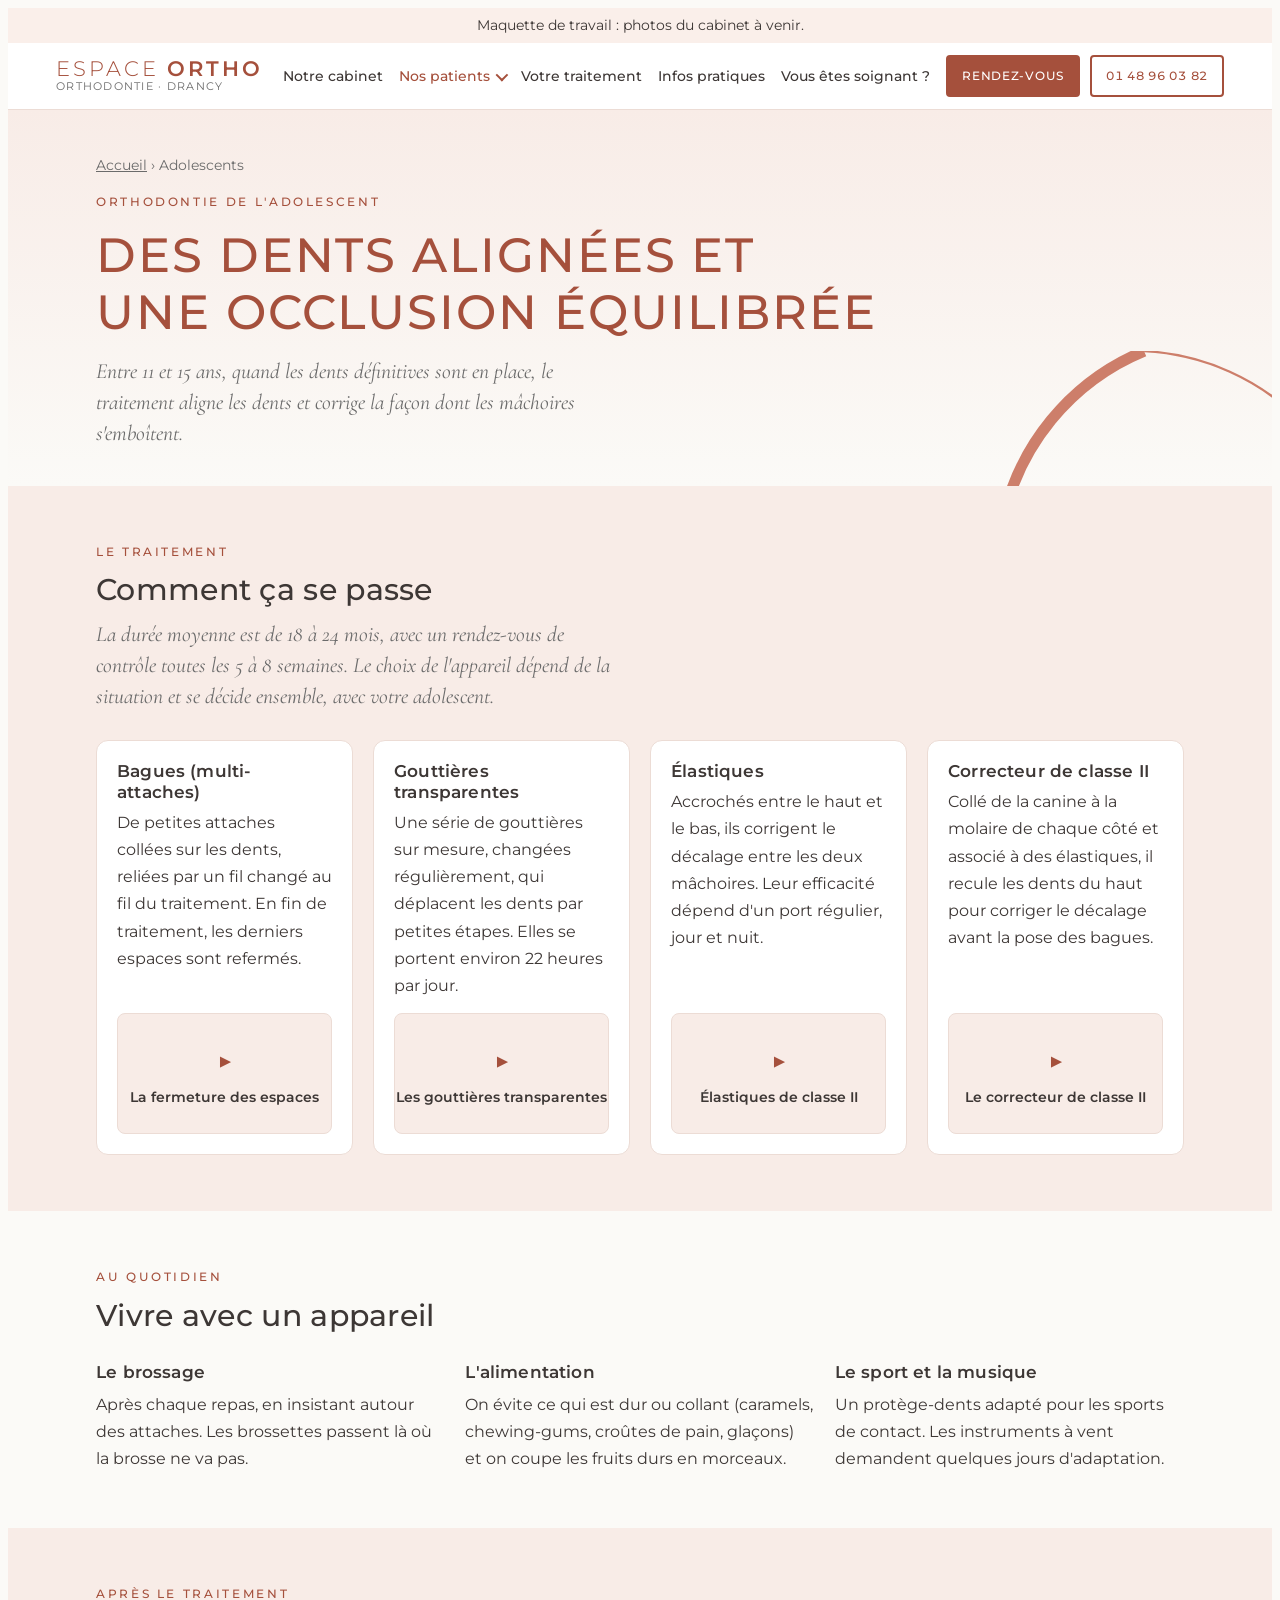
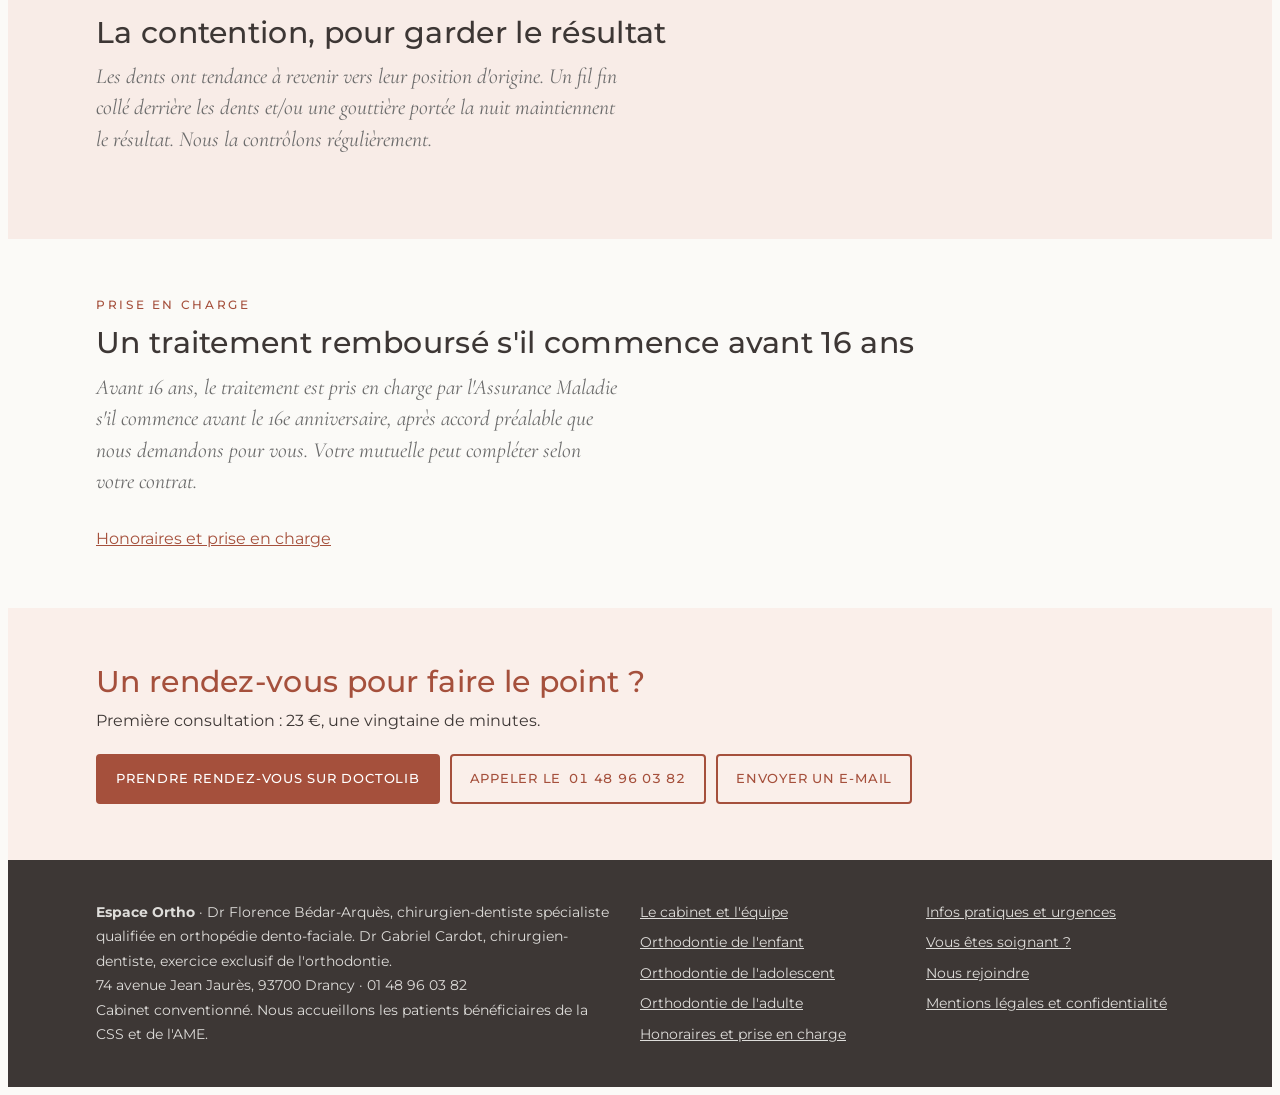
==== adolescents.html @ e3745cfd "Accueil sans aplat de couleur, logo en teinte d'accent Co-Authored-By: Claude Opus 5.5 <noreply@anth" ====
<!doctype html>
<html lang="fr">
<head>
<meta charset="utf-8">
<meta name="robots" content="noindex">
<meta name="viewport" content="width=device-width, initial-scale=1, viewport-fit=cover">
<title>Orthodontie de l'adolescent · Espace Ortho</title>
<meta name="claude:viewport-fit-sides" content="cover">
<meta name="description" content="Orthodontie de l'adolescent à Drancy : bagues, gouttières transparentes, élastiques, contention.">
<link rel="preconnect" href="https://fonts.googleapis.com"><link rel="preconnect" href="https://fonts.gstatic.com" crossorigin><link rel="stylesheet" href="https://fonts.googleapis.com/css2?family=Montserrat:wght@300;400;500;600&family=Cormorant+Garamond:ital,wght@0,500;1,400;1,500&display=swap">
<link rel="stylesheet" href="style.css?v=202611261737">
</head>
<body>
<div class="proto">Maquette de travail : photos du cabinet à venir.</div>
<header class="site">
  <div class="wrap">
    <a class="brand" href="index.html" aria-label="Espace Ortho, accueil"><span class="wordmark"><span class="wm1">Espace</span> <span class="wm2">Ortho</span></span><small>Orthodontie · Drancy</small></a>
    <nav class="main" aria-label="Navigation principale"><a href="cabinet.html">Notre cabinet</a><details class="dd"><summary class="on">Nos patients</summary><div class="dd-menu"><a href="enfants.html">Enfants</a><a href="adolescents.html" aria-current="page">Adolescents</a><a href="adultes.html">Adultes</a></div></details><a href="votre-traitement.html">Votre traitement</a><a href="infos-pratiques.html">Infos pratiques</a><a href="correspondants.html">Vous êtes soignant ?</a></nav>
    <div class="actions">
      <a class="btn primary sm" href="https://www.doctolib.fr/orthodontiste/drancy/florence-bedar-arques" target="_blank" rel="noopener">Rendez-vous</a>
      <a class="btn ghost sm" href="tel:+33148960382"><span class="num">01 48 96 03 82</span></a>
    </div>
    <details class="burger"><summary aria-label="Menu">Menu</summary><nav aria-label="Menu mobile"><a href="cabinet.html">Notre cabinet</a><span class="mgroup">Nos patients</span><a href="enfants.html" class="msub">Enfants</a><a href="adolescents.html" aria-current="page" class="msub">Adolescents</a><a href="adultes.html" class="msub">Adultes</a><a href="votre-traitement.html">Votre traitement</a><a href="infos-pratiques.html">Infos pratiques</a><a href="correspondants.html">Vous êtes soignant ?</a></nav></details>
  </div>
</header>
<div class="mobilebar">
  <a class="btn primary sm" href="https://www.doctolib.fr/orthodontiste/drancy/florence-bedar-arques" target="_blank" rel="noopener">Rendez-vous</a>
  <a class="btn ghost sm" href="tel:+33148960382">Appeler</a>
  <a class="btn ghost sm" href="mailto:espaceortho93@gmail.com">E-mail</a>
</div>
<section class="phero"><div class="wrap">
  <nav class="crumb" aria-label="Fil d'Ariane"><a href="index.html">Accueil</a> <span aria-hidden="true">›</span> Adolescents</nav>
  <span class="eyebrow">Orthodontie de l'adolescent</span>
  <h1>Des dents alignées et une occlusion équilibrée</h1>
  <p class="lead">Entre 11 et 15 ans, quand les dents définitives sont en place, le traitement aligne les dents et corrige la façon dont les mâchoires s'emboîtent.</p>
</div></section><section class="band tint"><div class="wrap"><div class="head"><span class="eyebrow">Le traitement</span><h2>Comment ça se passe</h2><p class="lead">La durée moyenne est de 18 à 24 mois, avec un rendez-vous de contrôle toutes les 5 à 8 semaines. Le choix de l'appareil dépend de la situation et se décide ensemble, avec votre adolescent.</p></div><div class="devgrid"><article class="dev-card"><div class="dev-text"><h3>Bagues (multi-attaches)</h3><p>De petites attaches collées sur les dents, reliées par un fil changé au fil du traitement. En fin de traitement, les derniers espaces sont refermés.</p></div><a class="video" href="https://www.youtube.com/watch?v=93daBy2lxCc" target="_blank" rel="noopener"><span>▶</span>La fermeture des espaces</a></article><article class="dev-card"><div class="dev-text"><h3>Gouttières transparentes</h3><p>Une série de gouttières sur mesure, changées régulièrement, qui déplacent les dents par petites étapes. Elles se portent environ 22 heures par jour.</p></div><a class="video" href="https://www.youtube.com/watch?v=yfFXcV0tWP8" target="_blank" rel="noopener"><span>▶</span>Les gouttières transparentes</a></article><article class="dev-card"><div class="dev-text"><h3>Élastiques</h3><p>Accrochés entre le haut et le bas, ils corrigent le décalage entre les deux mâchoires. Leur efficacité dépend d'un port régulier, jour et nuit.</p></div><a class="video" href="https://www.youtube.com/watch?v=R3udWHsPAuU" target="_blank" rel="noopener"><span>▶</span>Élastiques de classe II</a></article><article class="dev-card"><div class="dev-text"><h3>Correcteur de classe II</h3><p>Collé de la canine à la molaire de chaque côté et associé à des élastiques, il recule les dents du haut pour corriger le décalage avant la pose des bagues.</p></div><a class="video" href="https://www.youtube.com/watch?v=mUcmUGXNcrE" target="_blank" rel="noopener"><span>▶</span>Le correcteur de classe II</a></article></div></div></section><section class="band"><div class="wrap"><div class="head"><span class="eyebrow">Au quotidien</span><h2>Vivre avec un appareil</h2></div>
<div class="grid3">
  <div class="point"><h3>Le brossage</h3><p>Après chaque repas, en insistant autour des attaches. Les brossettes passent là où la brosse ne va pas.</p></div>
  <div class="point"><h3>L'alimentation</h3><p>On évite ce qui est dur ou collant (caramels, chewing-gums, croûtes de pain, glaçons) et on coupe les fruits durs en morceaux.</p></div>
  <div class="point"><h3>Le sport et la musique</h3><p>Un protège-dents adapté pour les sports de contact. Les instruments à vent demandent quelques jours d'adaptation.</p></div>
</div></div></section><section class="band tint"><div class="wrap"><div class="head"><span class="eyebrow">Après le traitement</span><h2>La contention, pour garder le résultat</h2><p class="lead">Les dents ont tendance à revenir vers leur position d'origine. Un fil fin collé derrière les dents et/ou une gouttière portée la nuit maintiennent le résultat. Nous la contrôlons régulièrement.</p></div></div></section><section class="band"><div class="wrap"><div class="head"><span class="eyebrow">Prise en charge</span><h2>Un traitement remboursé s'il commence avant 16 ans</h2><p class="lead">Avant 16 ans, le traitement est pris en charge par l'Assurance Maladie s'il commence avant le 16e anniversaire, après accord préalable que nous demandons pour vous. Votre mutuelle peut compléter selon votre contrat.</p></div><p><a href="votre-traitement.html#honoraires">Honoraires et prise en charge</a></p></div></section><section class="band cta"><div class="wrap cta-in">
  <div><h2>Un rendez-vous pour faire le point ?</h2><p>Première consultation : 23 €, une vingtaine de minutes.</p></div>
  <div class="actions"><a class="btn primary" href="https://www.doctolib.fr/orthodontiste/drancy/florence-bedar-arques" target="_blank" rel="noopener">Prendre rendez-vous sur Doctolib</a><a class="btn ghost" href="tel:+33148960382">Appeler le <span class="num">01 48 96 03 82</span></a><a class="btn ghost" href="mailto:espaceortho93@gmail.com">Envoyer un e-mail</a></div>
</div></section>
<footer>
  <div class="wrap">
    <div>
      <p><strong>Espace Ortho</strong> · Dr Florence Bédar-Arquès, chirurgien-dentiste spécialiste qualifiée en orthopédie dento-faciale. Dr Gabriel Cardot, chirurgien-dentiste, exercice exclusif de l'orthodontie.</p>
      <p>74 avenue Jean Jaurès, 93700 Drancy · 01 48 96 03 82</p>
      <p>Cabinet conventionné. Nous accueillons les patients bénéficiaires de la CSS et de l'AME.</p>
    </div>
    <ul>
      <li><a href="cabinet.html">Le cabinet et l'équipe</a></li>
      <li><a href="enfants.html">Orthodontie de l'enfant</a></li>
      <li><a href="adolescents.html">Orthodontie de l'adolescent</a></li>
      <li><a href="adultes.html">Orthodontie de l'adulte</a></li>
      <li><a href="votre-traitement.html">Honoraires et prise en charge</a></li>
    </ul>
    <ul>
      <li><a href="infos-pratiques.html">Infos pratiques et urgences</a></li>
      <li><a href="correspondants.html">Vous êtes soignant ?</a></li>
      <li><a href="recrutement.html">Nous rejoindre</a></li>
      <li><a href="mentions-legales.html">Mentions légales et confidentialité</a></li>
    </ul>
  </div>
</footer>
<script src="site.js?v=202611261737"></script>
</body>
</html>
---- style.css ----
/* Charte de la carte de visite : blanc cassé, corail Espace Ortho, gris doux ; Montserrat en capitales espacées, Cormorant Garamond en italique ; arcs corail en motif. */
:root{
  --bg:#fbfaf7;          /* blanc cassé de la carte */
  --surface:#ffffff;
  --tint:#f8ece7;        /* corail très pâle */
  --ink:#3d3735;         /* gris chaud */
  --muted:#6b6b6b;
  --line:#ecdcd5;
  --accent:#a5503c;      /* vieux rose, lisible pour les boutons */
  --accent-ink:#ffffff;
  --warm:#c66a53;        /* corail adouci */
  --warm-soft:#faefea;
  --coral:#c66a53;
  --display:"Montserrat", "Avenir Next", "Segoe UI", sans-serif;
  --body:"Montserrat", "Avenir Next", "Segoe UI", sans-serif;
  --serif:"Cormorant Garamond", Georgia, "Times New Roman", serif;
  --radius:12px;
}
@media (prefers-color-scheme: dark){
  :root:not([data-theme="light"]){
    --bg:#1e1a19; --surface:#272221; --tint:#2e2523; --ink:#f1e9e6; --muted:#bdb2ae;
    --line:#3e3431; --accent:#e3957f; --accent-ink:#1e1a19; --warm:#d27a63; --warm-soft:#332825; --coral:#c66a53;
    color-scheme:dark;
  }
}
:root[data-theme="dark"]{
  --bg:#1e1a19; --surface:#272221; --tint:#2e2523; --ink:#f1e9e6; --muted:#bdb2ae;
  --line:#3e3431; --accent:#e3957f; --accent-ink:#1e1a19; --warm:#d27a63; --warm-soft:#332825; --coral:#c66a53;
  color-scheme:dark;
}
*{box-sizing:border-box}
body{background:var(--bg);color:var(--ink);font-family:var(--body);font-size:16px;line-height:1.7}
h1,h2,h3{font-family:var(--display);line-height:1.2;text-wrap:balance;margin:0;font-weight:500;letter-spacing:.01em}
h1{font-size:clamp(1.9rem,4.4vw,3rem);font-weight:500;letter-spacing:.04em;text-transform:uppercase;color:var(--accent)}
h2{font-size:clamp(1.4rem,2.8vw,1.9rem);font-weight:500}
h3{font-size:1.08rem;font-weight:600}
p{margin:0}
a{color:var(--accent)}
a:focus-visible,button:focus-visible{outline:3px solid var(--warm);outline-offset:3px;border-radius:6px}
.wrap{max-width:1120px;margin:0 auto;padding-left:max(16px,env(safe-area-inset-left,0px));padding-right:max(16px,env(safe-area-inset-right,0px))}
.eyebrow{font-size:.75rem;font-weight:500;letter-spacing:.22em;text-transform:uppercase;color:var(--accent)}
.lead{color:var(--muted);font-family:var(--serif);font-style:italic;font-size:1.35rem;line-height:1.45;max-width:58ch}

/* Bandeau maquette */
.proto{background:var(--warm-soft);color:var(--ink);font-size:.85rem;text-align:center;padding-block:6px}

/* En-tête */
body::before{content:"";position:fixed;inset:0 0 auto;height:env(safe-area-inset-top,0px);z-index:10;background:var(--surface)}
header.site{position:sticky;top:env(safe-area-inset-top,0px);z-index:5;background:var(--surface);border-bottom:1px solid var(--line)}
header.site .wrap{display:flex;align-items:center;gap:20px;padding-block:12px;flex-wrap:wrap}
.brand{display:flex;align-items:center;gap:10px;text-decoration:none;color:var(--ink);margin-right:auto}
.brand b{font-family:var(--display);font-size:1.35rem;font-weight:700}
.brand small{display:block;font-size:.75rem;color:var(--muted);line-height:1.2}
nav.main{display:flex;gap:18px;flex-wrap:wrap}
nav.main a{color:var(--ink);text-decoration:none;font-weight:500;font-size:.95rem}
nav.main a:hover{color:var(--accent)}
.actions{display:flex;gap:10px;flex-wrap:wrap}
.btn{display:inline-flex;align-items:center;gap:8px;padding:11px 18px;border-radius:999px;font-weight:600;font-size:.95rem;text-decoration:none;border:2px solid var(--accent);cursor:pointer;font-family:var(--body)}
.btn.primary{background:var(--accent);color:var(--accent-ink)}
.btn.ghost{background:transparent;color:var(--accent)}
.btn .num{font-variant-numeric:tabular-nums}
.btn.sm{padding:8px 14px;font-size:.88rem}
@media (max-width:1060px){nav.main{display:none}}
.mobilebar{display:none}
@media (max-width:560px){
  header.site .actions{display:none}
  .mobilebar{display:flex;gap:10px;position:fixed;left:0;right:0;bottom:0;z-index:6;background:var(--surface);border-top:1px solid var(--line);
    padding-top:10px;padding-bottom:calc(10px + env(safe-area-inset-bottom,0px));
    padding-left:max(16px,env(safe-area-inset-left,0px));padding-right:max(16px,env(safe-area-inset-right,0px))}
  .mobilebar .btn{flex:1;justify-content:center}
  footer{padding-bottom:110px}
}

/* Héros */
.hero{padding-block:56px 40px}
.hero .wrap{display:grid;grid-template-columns:1.1fr .9fr;gap:40px;align-items:center}
.hero-text{display:flex;flex-direction:column;gap:20px;min-width:0}
.facts{display:flex;flex-wrap:wrap;gap:8px 18px;color:var(--muted);font-size:.95rem;list-style:none;padding:0;margin:0}
.facts li::before{content:"";display:inline-block;width:7px;height:7px;border-radius:50%;background:var(--warm);margin-right:8px;vertical-align:middle}
.arch{width:100%;max-width:460px;justify-self:center;aspect-ratio:1/1}
@media (max-width:800px){.hero .wrap{grid-template-columns:1fr}.arch{max-width:300px}}

/* Sections */
section.band{padding-block:56px}
section.band.tint{background:var(--tint)}
.head{display:flex;flex-direction:column;gap:10px;margin-bottom:28px}
.grid3{display:grid;grid-template-columns:repeat(3,1fr);gap:20px}
@media (max-width:820px){.grid3{grid-template-columns:1fr}}
.point{display:flex;flex-direction:column;gap:8px;min-width:0}
.point .mark{width:36px;height:36px;border-radius:10px;background:var(--warm-soft);display:grid;place-items:center;color:var(--ink)}
.card{background:var(--surface);border:1px solid var(--line);border-radius:var(--radius);padding:24px;display:flex;flex-direction:column;gap:10px;min-width:0}
.card .age{font-size:.85rem;font-weight:600;color:var(--accent)}
.card a.more{margin-top:auto;font-weight:600;text-decoration:none}
.devices{display:flex;flex-direction:column;gap:8px;padding-top:6px;border-top:1px solid var(--line);margin-top:4px}
.dev-label{font-size:.78rem;font-weight:600;letter-spacing:.06em;text-transform:uppercase;color:var(--muted)}
.devices details{border:1px solid var(--line);border-radius:10px;background:var(--bg)}
.devices summary{cursor:pointer;list-style:none;display:flex;align-items:center;gap:10px;padding:9px 12px;font-weight:600;font-size:.95rem}
.devices summary::-webkit-details-marker{display:none}
.devices summary::before{content:"";flex:none;width:0;height:0;border-left:8px solid var(--accent);border-top:5px solid transparent;border-bottom:5px solid transparent;transition:transform .2s}
.devices details[open] summary::before{transform:rotate(90deg)}
.dev-body{padding:0 12px 12px;display:flex;flex-direction:column;gap:10px;font-size:.93rem}
.video{aspect-ratio:16/9;max-width:100%;border-radius:8px;background:var(--tint);border:1px dashed var(--line);display:grid;place-items:center;align-content:center;gap:4px;color:var(--muted);font-size:.85rem;text-align:center}
.video span{font-size:1.6rem;color:var(--accent)}
a.video{text-decoration:none;color:var(--ink);font-weight:600;border-style:solid}
a.video:hover{border-color:var(--accent)}
.vlist{display:grid;grid-template-columns:repeat(auto-fit,minmax(110px,1fr));gap:8px}
.video.sm{aspect-ratio:4/3;font-size:.8rem;padding:6px}
.video.sm span{font-size:1.2rem}
.card a.more:hover{text-decoration:underline}

/* Équipe */
.team{display:grid;grid-template-columns:repeat(2,1fr);gap:20px}
@media (max-width:700px){.team{grid-template-columns:1fr}}
.person{display:flex;gap:18px;align-items:center;background:var(--surface);border:1px solid var(--line);border-radius:var(--radius);padding:18px}
.portrait{flex:none;width:88px;height:88px;border-radius:50%;background:var(--tint);display:grid;place-items:center;font-family:var(--display);font-size:1.6rem;color:var(--accent);border:2px dashed var(--line)}
.person div{min-width:0}
.person p{color:var(--muted);font-size:.95rem}
.team-note{margin-top:18px;color:var(--muted)}

/* Première consultation */
.consult{display:grid;grid-template-columns:1fr 1fr;gap:28px;align-items:start}
@media (max-width:820px){.consult{grid-template-columns:1fr}}
.steps{list-style:none;margin:0;padding:0;display:flex;flex-direction:column;gap:14px}
.steps li{display:grid;grid-template-columns:34px 1fr;gap:12px}
.steps li span{width:34px;height:34px;border-radius:50%;background:var(--accent);color:var(--accent-ink);display:grid;place-items:center;font-weight:600;font-variant-numeric:tabular-nums}
.bring{background:var(--warm-soft);border-radius:var(--radius);padding:24px;display:flex;flex-direction:column;gap:12px}
.bring ul{margin:0;padding-left:20px;display:flex;flex-direction:column;gap:6px}
.price{display:flex;align-items:baseline;gap:10px;flex-wrap:wrap}
.price strong{font-family:var(--display);font-size:2rem;font-variant-numeric:tabular-nums}

/* Infos pratiques */
.info{display:grid;grid-template-columns:repeat(3,1fr);gap:20px}
@media (max-width:820px){.info{grid-template-columns:1fr}}
.hours{width:100%;border-collapse:collapse;font-variant-numeric:tabular-nums}
.hours td{padding:5px 0;border-bottom:1px solid var(--line)}
.hours td:last-child{text-align:right}
.small{font-size:.88rem;color:var(--muted)}

/* Urgences */
.urg{display:grid;grid-template-columns:repeat(2,1fr);gap:14px 28px}
@media (max-width:700px){.urg{grid-template-columns:1fr}}
.urg div{display:flex;flex-direction:column;gap:4px;padding-left:14px;border-left:3px solid var(--warm)}

/* Pied de page */
footer{background:var(--ink);color:var(--bg);padding-block:40px}
footer .wrap{display:grid;grid-template-columns:2fr 1fr 1fr;gap:28px}
footer a{color:var(--bg)}
footer p,footer li{font-size:.9rem;opacity:.85}
footer ul{list-style:none;margin:0;padding:0;display:flex;flex-direction:column;gap:6px}
@media (max-width:760px){footer .wrap{grid-template-columns:1fr}}

@media (prefers-reduced-motion:no-preference){
  .bracket{animation:pop .6s ease-out both}
  @keyframes pop{from{transform:scale(.6);opacity:.3}to{transform:scale(1);opacity:1}}
}

/* --- Pages intérieures --- */
html{scroll-behavior:smooth}
nav.main{gap:16px}
header.site .wrap{max-width:1200px}
@media (max-width:1180px){nav.main{display:none}.burger{display:block}}
nav.main a{font-size:.9rem}
header.site .wrap{gap:16px}
@media (max-width:1200px) and (min-width:1061px){nav.main a{font-size:.85rem}nav.main{gap:10px}}
nav.main a[aria-current="page"]{color:var(--accent);text-decoration:underline;text-underline-offset:6px}
.burger{display:none;position:relative}
.burger summary{list-style:none;cursor:pointer;font-weight:600;padding:8px 14px;border:1px solid var(--line);border-radius:999px}
.burger summary::-webkit-details-marker{display:none}
.burger nav{position:absolute;right:0;top:calc(100% + 8px);background:var(--surface);border:1px solid var(--line);border-radius:12px;padding:10px;display:flex;flex-direction:column;min-width:230px;box-shadow:0 10px 30px rgba(0,0,0,.12)}
.burger nav a{padding:9px 10px;color:var(--ink);text-decoration:none;border-radius:8px}
.burger nav a:hover,.burger nav a[aria-current="page"]{background:var(--tint)}
@media (max-width:1060px){.burger{display:block}}
.phero{padding-block:44px 36px;background:linear-gradient(180deg,var(--tint),var(--bg))}
.phero .wrap{display:flex;flex-direction:column;gap:14px}
.crumb{font-size:.88rem;color:var(--muted)}
.crumb a{color:var(--muted)}
.signs{list-style:none;margin:0;padding:0;display:grid;grid-template-columns:repeat(2,1fr);gap:10px 28px}
@media (max-width:760px){.signs{grid-template-columns:1fr}}
.signs li{position:relative;padding-left:26px}
.signs li::before{content:"";position:absolute;left:0;top:.55em;width:12px;height:12px;border-radius:3px;background:var(--warm)}
.signs.check li::before{background:var(--accent);border-radius:50%}
.small{margin-top:14px}
.devgrid{display:grid;grid-template-columns:repeat(auto-fit,minmax(250px,1fr));gap:20px}
.dev-card{background:var(--surface);border:1px solid var(--line);border-radius:var(--radius);padding:20px;display:flex;flex-direction:column;gap:14px;min-width:0}
.dev-text{display:flex;flex-direction:column;gap:6px}
.dev-card .video{margin-top:auto}
.vlist.wide{grid-template-columns:repeat(auto-fit,minmax(180px,1fr));max-width:720px}
.faq{display:flex;flex-direction:column;gap:10px;max-width:780px}
.faq details{background:var(--surface);border:1px solid var(--line);border-radius:12px}
.faq summary{cursor:pointer;padding:14px 16px;font-weight:600;list-style:none}
.faq summary::-webkit-details-marker{display:none}
.faq summary::after{content:"+";float:right;color:var(--accent);font-size:1.2rem;line-height:1}
.faq details[open] summary::after{content:"–"}
.faq p{padding:0 16px 16px;color:var(--muted)}
.gallery{display:grid;grid-template-columns:repeat(4,1fr);gap:14px}
@media (max-width:760px){.gallery{grid-template-columns:repeat(2,1fr)}}
.ph{aspect-ratio:4/3;max-width:100%;border-radius:12px;background:var(--tint);border:1px dashed var(--line);display:grid;place-items:center;color:var(--muted);font-size:.9rem}
.todo{color:var(--muted);font-size:.85rem;font-style:italic;background:var(--warm-soft);border-radius:6px;padding:2px 8px;display:inline-block;margin-top:6px}
.timeline{list-style:none;margin:0;padding:0;display:flex;flex-direction:column;gap:0;max-width:760px}
.timeline li{display:grid;grid-template-columns:44px 1fr;gap:16px;padding-bottom:24px;position:relative}
.timeline li:not(:last-child)::before{content:"";position:absolute;left:21px;top:44px;bottom:0;width:2px;background:var(--line)}
.timeline li>span{width:44px;height:44px;border-radius:50%;background:var(--accent);color:var(--accent-ink);display:grid;place-items:center;font-weight:600;font-variant-numeric:tabular-nums}
.timeline li div{display:flex;flex-direction:column;gap:4px;padding-top:8px;min-width:0}
.timeline p{color:var(--muted)}
.fees{display:grid;grid-template-columns:220px 1fr;gap:28px;align-items:start}
@media (max-width:760px){.fees{grid-template-columns:1fr}}
.fee-main{background:var(--warm-soft);border-radius:var(--radius);padding:24px;display:flex;flex-direction:column;gap:4px}
.fee-main strong{font-family:var(--display);font-size:2.4rem;font-variant-numeric:tabular-nums}
.prose{display:flex;flex-direction:column;gap:12px;max-width:68ch}
.prose h3{margin-top:10px}
.cta{background:var(--ink);color:var(--bg)}
.cta h2{color:var(--bg)}
.info.two{grid-template-columns:repeat(2,1fr)}
@media (max-width:820px){.info.two{grid-template-columns:1fr}}
.dd{position:relative}
.dd summary{list-style:none;cursor:pointer;font-weight:500;font-size:.9rem;color:var(--ink);display:flex;align-items:center;gap:6px}
.dd summary::-webkit-details-marker{display:none}
.dd summary::after{content:"";width:7px;height:7px;border-right:2px solid currentColor;border-bottom:2px solid currentColor;transform:rotate(45deg) translateY(-2px);transition:transform .2s}
.dd[open] summary::after{transform:rotate(-135deg) translateY(-1px)}
.dd summary.on,.dd summary:hover{color:var(--accent)}
.dd-menu{position:absolute;left:-12px;top:calc(100% + 12px);background:var(--surface);border:1px solid var(--line);border-radius:12px;padding:8px;display:flex;flex-direction:column;min-width:190px;box-shadow:0 10px 30px rgba(0,0,0,.12);z-index:8}
.dd-menu a{padding:9px 12px;border-radius:8px;text-decoration:none;color:var(--ink)}
.dd-menu a:hover,.dd-menu a[aria-current="page"]{background:var(--tint);color:var(--accent)}
nav.main{align-items:center}
.mgroup{padding:10px 10px 2px;font-size:.75rem;font-weight:600;letter-spacing:.06em;text-transform:uppercase;color:var(--muted)}
.burger nav a.msub{padding-left:22px}
.btn.itin{align-self:flex-start;margin-top:4px}
.facts-label{font-size:.9rem;font-weight:600;color:var(--muted);margin-bottom:-12px}
.cta-in{display:flex;flex-wrap:wrap;gap:20px;align-items:center;justify-content:space-between}
.cta-in>div:first-child{display:flex;flex-direction:column;gap:6px;min-width:0}
.cta .btn.primary{background:var(--warm);border-color:var(--warm);color:#1d3b44}
.cta .btn.ghost{color:var(--bg);border-color:var(--bg)}

/* --- Charte carte de visite --- */
.brand{flex-direction:column;align-items:flex-start;gap:0}
.wordmark{font-family:var(--display);text-transform:uppercase;color:var(--accent);font-size:1.3rem;line-height:1.1;letter-spacing:.14em}
.wm1{font-weight:300} .wm2{font-weight:600}
.brand small{letter-spacing:.12em;text-transform:uppercase;font-size:.66rem}
.btn{border-radius:4px;letter-spacing:.06em;font-weight:500;text-transform:uppercase;font-size:.8rem;padding:12px 18px}
.btn.sm{font-size:.74rem;padding:9px 14px}
.hero{position:relative;overflow:hidden}
.hero .wrap{position:relative;z-index:1}
.hero{background:var(--bg)}
.hero .wrap{grid-template-columns:1.15fr .85fr;gap:72px}
.hero-text{max-width:560px}
.hero-logo{position:relative;justify-self:end;width:100%;max-width:420px}
.hero-logo{aspect-ratio:1989/1600;background:var(--accent);-webkit-mask:url(logo-blanc-640.png) center/contain no-repeat;mask:url(logo-blanc-640.png) center/contain no-repeat}
@media (max-width:800px){
 .hero{padding-bottom:48px}
 .hero .wrap{grid-template-columns:1fr;gap:56px}
 .hero-text{max-width:none}
 .hero-logo{max-width:270px;justify-self:center}
}
.phero{position:relative;overflow:hidden;background:linear-gradient(180deg,var(--tint),var(--bg))}
.phero::after{content:"";position:absolute;right:-30px;bottom:-40px;width:300px;height:175px;background:url("data:image/svg+xml,%3Csvg xmlns='http://www.w3.org/2000/svg' viewBox='0 0 380 220'%3E%3Cpath d='M0 220 A300 300 0 0 1 180 0' fill='none' stroke='%23c66a53' stroke-width='14'/%3E%3Cpath d='M180 0 A300 300 0 0 1 380 90' fill='none' stroke='%23c66a53' stroke-width='3'/%3E%3C/svg%3E") no-repeat;background-size:contain;pointer-events:none;opacity:.85}
.phero .wrap{position:relative;z-index:1}
.cta{background:var(--warm-soft);color:var(--ink)}
.cta h2{color:var(--accent)}
.cta .btn.primary{background:var(--accent);border-color:var(--accent);color:var(--accent-ink)}
.cta .btn.ghost{color:var(--accent);border-color:var(--accent)}
.facts li::before{background:var(--warm)}
.portrait{border-color:var(--warm);color:var(--warm);font-family:var(--display);font-weight:300}
.devices summary::before{border-left-color:var(--warm)}
.timeline li>span,.steps li span{background:var(--warm);color:#fff}
.signs li::before{background:var(--warm)}
.signs.check li::before{background:var(--accent)}
footer{background:#3d3735;color:#fbfaf7}
footer a{color:#fbfaf7}
.mobilebar .btn{padding:9px 8px}
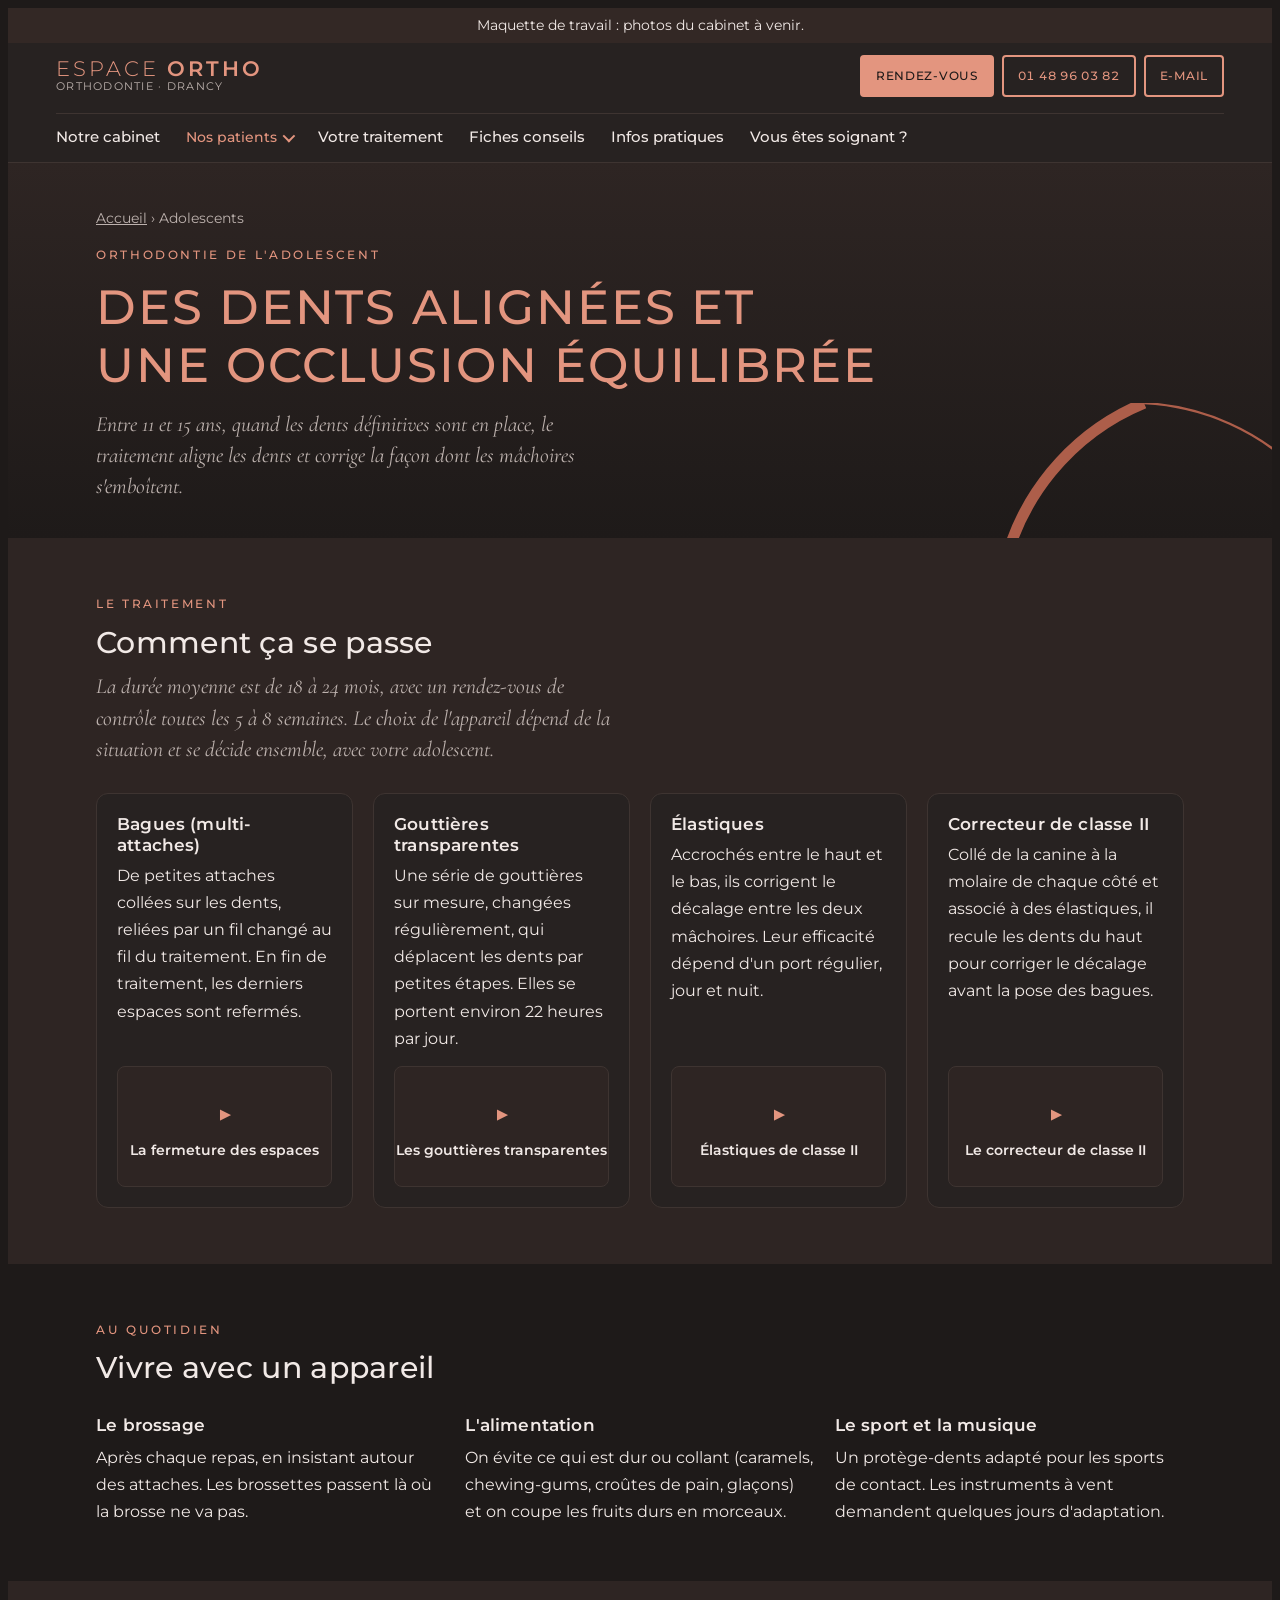
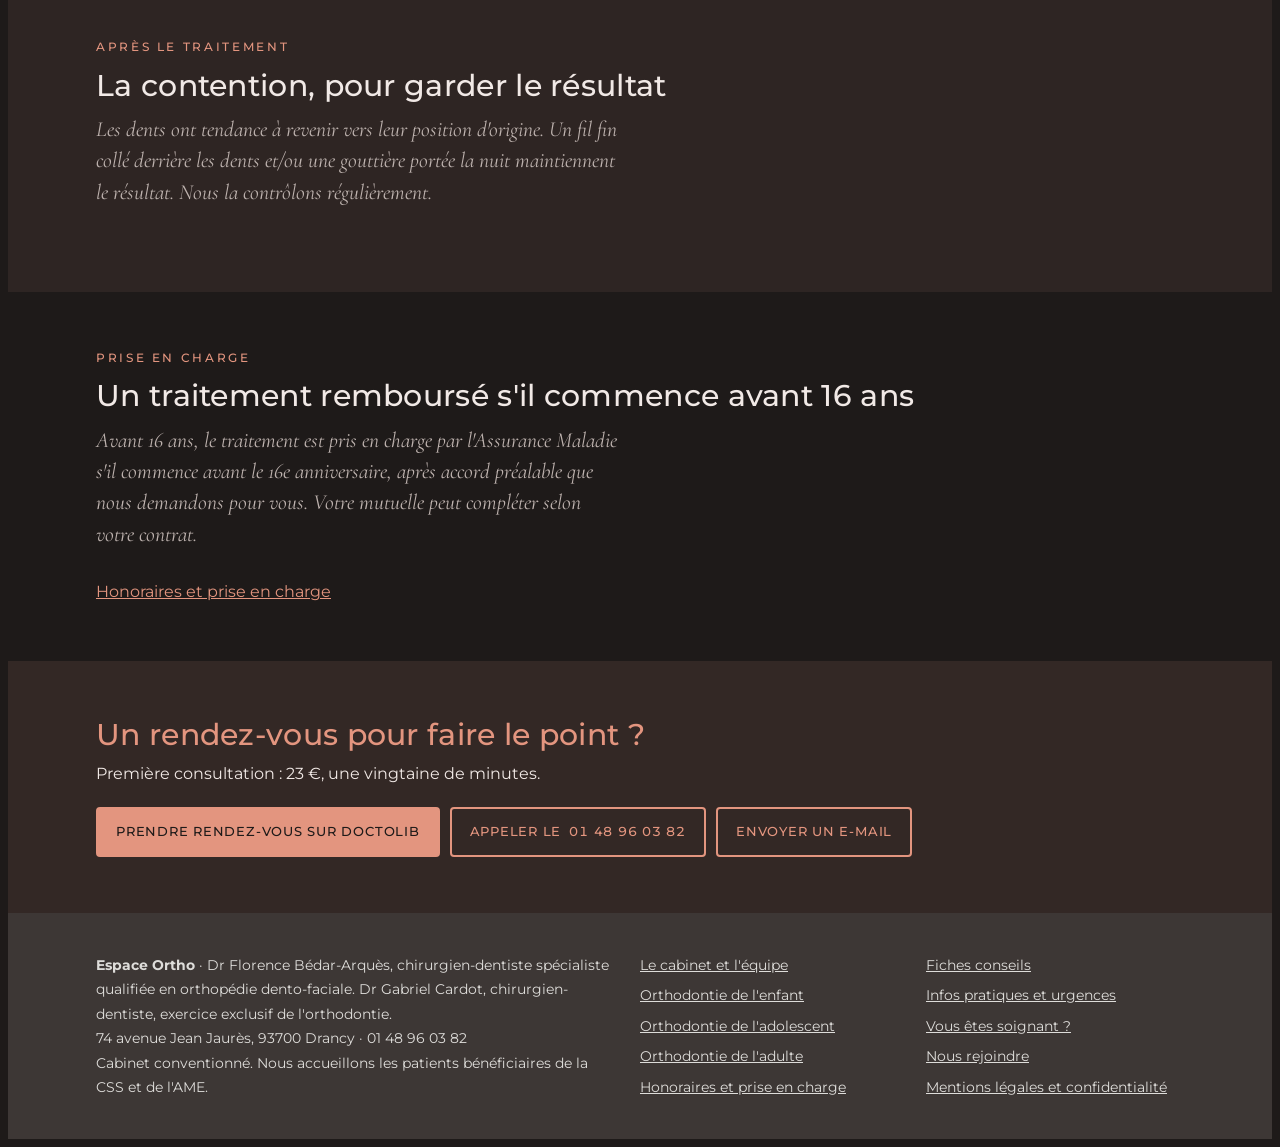
==== commit c760ed6f: "Bouton e-mail dans l'en-tête, page Fiches conseils, textes de l'accueil Co-Authored-By: Claude Opus " ====
--- a/adolescents.html
+++ b/adolescents.html
@@ -8,19 +8,20 @@
 <meta name="claude:viewport-fit-sides" content="cover">
 <meta name="description" content="Orthodontie de l'adolescent à Drancy : bagues, gouttières transparentes, élastiques, contention.">
 <link rel="preconnect" href="https://fonts.googleapis.com"><link rel="preconnect" href="https://fonts.gstatic.com" crossorigin><link rel="stylesheet" href="https://fonts.googleapis.com/css2?family=Montserrat:wght@300;400;500;600&family=Cormorant+Garamond:ital,wght@0,500;1,400;1,500&display=swap">
-<link rel="stylesheet" href="style.css?v=202611261737">
+<link rel="stylesheet" href="style.css?v=202611261752">
 </head>
 <body>
 <div class="proto">Maquette de travail : photos du cabinet à venir.</div>
 <header class="site">
   <div class="wrap">
     <a class="brand" href="index.html" aria-label="Espace Ortho, accueil"><span class="wordmark"><span class="wm1">Espace</span> <span class="wm2">Ortho</span></span><small>Orthodontie · Drancy</small></a>
-    <nav class="main" aria-label="Navigation principale"><a href="cabinet.html">Notre cabinet</a><details class="dd"><summary class="on">Nos patients</summary><div class="dd-menu"><a href="enfants.html">Enfants</a><a href="adolescents.html" aria-current="page">Adolescents</a><a href="adultes.html">Adultes</a></div></details><a href="votre-traitement.html">Votre traitement</a><a href="infos-pratiques.html">Infos pratiques</a><a href="correspondants.html">Vous êtes soignant ?</a></nav>
+    <nav class="main" aria-label="Navigation principale"><a href="cabinet.html">Notre cabinet</a><details class="dd"><summary class="on">Nos patients</summary><div class="dd-menu"><a href="enfants.html">Enfants</a><a href="adolescents.html" aria-current="page">Adolescents</a><a href="adultes.html">Adultes</a></div></details><a href="votre-traitement.html">Votre traitement</a><a href="fiches-conseils.html">Fiches conseils</a><a href="infos-pratiques.html">Infos pratiques</a><a href="correspondants.html">Vous êtes soignant ?</a></nav>
     <div class="actions">
       <a class="btn primary sm" href="https://www.doctolib.fr/orthodontiste/drancy/florence-bedar-arques" target="_blank" rel="noopener">Rendez-vous</a>
       <a class="btn ghost sm" href="tel:+33148960382"><span class="num">01 48 96 03 82</span></a>
+      <a class="btn ghost sm" href="mailto:espaceortho93@gmail.com">E-mail</a>
     </div>
-    <details class="burger"><summary aria-label="Menu">Menu</summary><nav aria-label="Menu mobile"><a href="cabinet.html">Notre cabinet</a><span class="mgroup">Nos patients</span><a href="enfants.html" class="msub">Enfants</a><a href="adolescents.html" aria-current="page" class="msub">Adolescents</a><a href="adultes.html" class="msub">Adultes</a><a href="votre-traitement.html">Votre traitement</a><a href="infos-pratiques.html">Infos pratiques</a><a href="correspondants.html">Vous êtes soignant ?</a></nav></details>
+    <details class="burger"><summary aria-label="Menu">Menu</summary><nav aria-label="Menu mobile"><a href="cabinet.html">Notre cabinet</a><span class="mgroup">Nos patients</span><a href="enfants.html" class="msub">Enfants</a><a href="adolescents.html" aria-current="page" class="msub">Adolescents</a><a href="adultes.html" class="msub">Adultes</a><a href="votre-traitement.html">Votre traitement</a><a href="fiches-conseils.html">Fiches conseils</a><a href="infos-pratiques.html">Infos pratiques</a><a href="correspondants.html">Vous êtes soignant ?</a></nav></details>
   </div>
 </header>
 <div class="mobilebar">
@@ -57,6 +58,7 @@
       <li><a href="votre-traitement.html">Honoraires et prise en charge</a></li>
     </ul>
     <ul>
+      <li><a href="fiches-conseils.html">Fiches conseils</a></li>
       <li><a href="infos-pratiques.html">Infos pratiques et urgences</a></li>
       <li><a href="correspondants.html">Vous êtes soignant ?</a></li>
       <li><a href="recrutement.html">Nous rejoindre</a></li>
@@ -64,6 +66,6 @@
     </ul>
   </div>
 </footer>
-<script src="site.js?v=202611261737"></script>
+<script src="site.js?v=202611261752"></script>
 </body>
 </html>
--- a/style.css
+++ b/style.css
@@ -17,8 +17,9 @@
   --serif:"Cormorant Garamond", Georgia, "Times New Roman", serif;
   --radius:12px;
 }
-@media (prefers-color-scheme: dark){
-  :root:not([data-theme="light"]){
+/* Mode sombre imposé pour tous les visiteurs */
+@media all{
+  :root{
     --bg:#1e1a19; --surface:#272221; --tint:#2e2523; --ink:#f1e9e6; --muted:#bdb2ae;
     --line:#3e3431; --accent:#e3957f; --accent-ink:#1e1a19; --warm:#d27a63; --warm-soft:#332825; --coral:#c66a53;
     color-scheme:dark;
@@ -268,3 +269,11 @@
 footer{background:#3d3735;color:#fbfaf7}
 footer a{color:#fbfaf7}
 .mobilebar .btn{padding:9px 8px}
+.fiche .todo{align-self:flex-start;margin-top:auto}
+/* En-tête sur deux lignes : logo + boutons, puis navigation */
+header.site .brand{order:0}
+header.site .actions{order:1;margin-left:auto;display:flex;gap:8px}
+header.site .burger{order:2}
+header.site nav.main{order:3;flex-basis:100%;justify-content:flex-start;padding-top:10px;border-top:1px solid var(--line)}
+@media (min-width:1181px){nav.main a{font-size:.95rem}nav.main{gap:26px}}
+@media (max-width:560px){header.site .actions{display:none}}
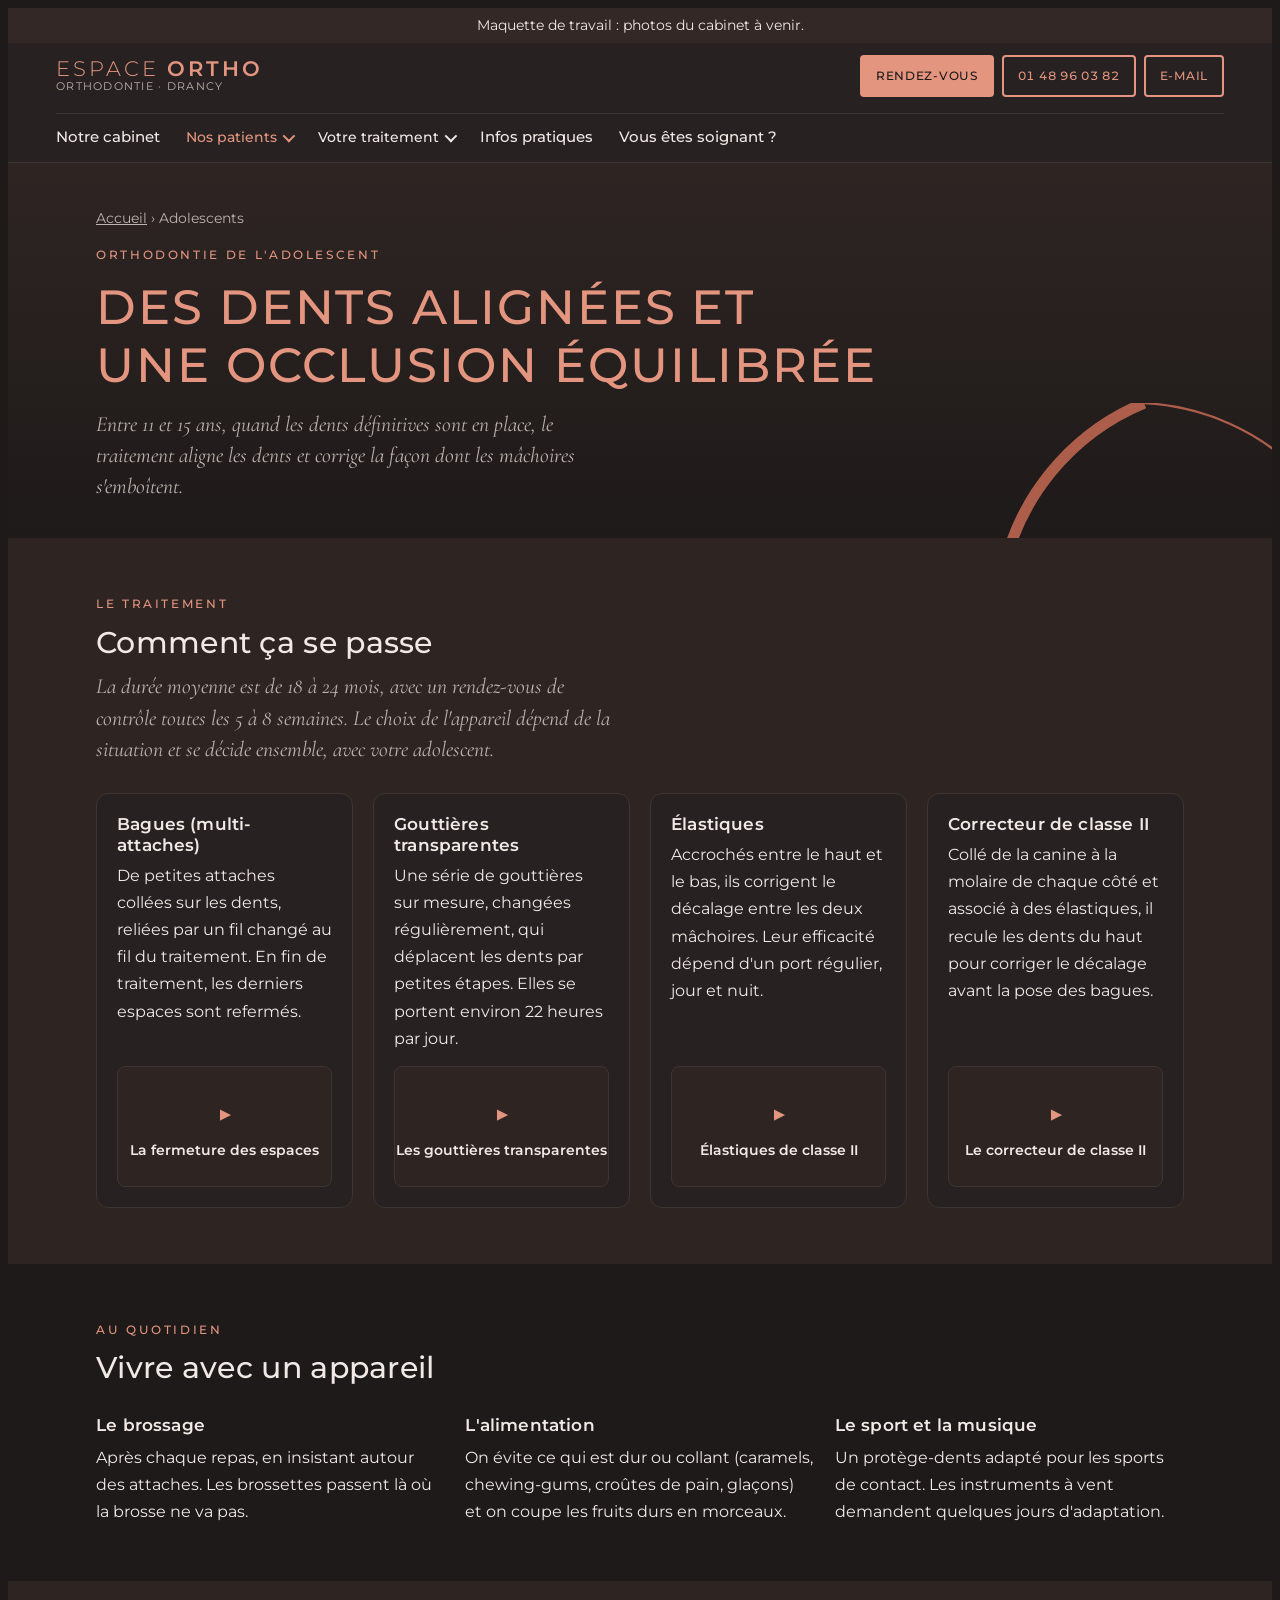
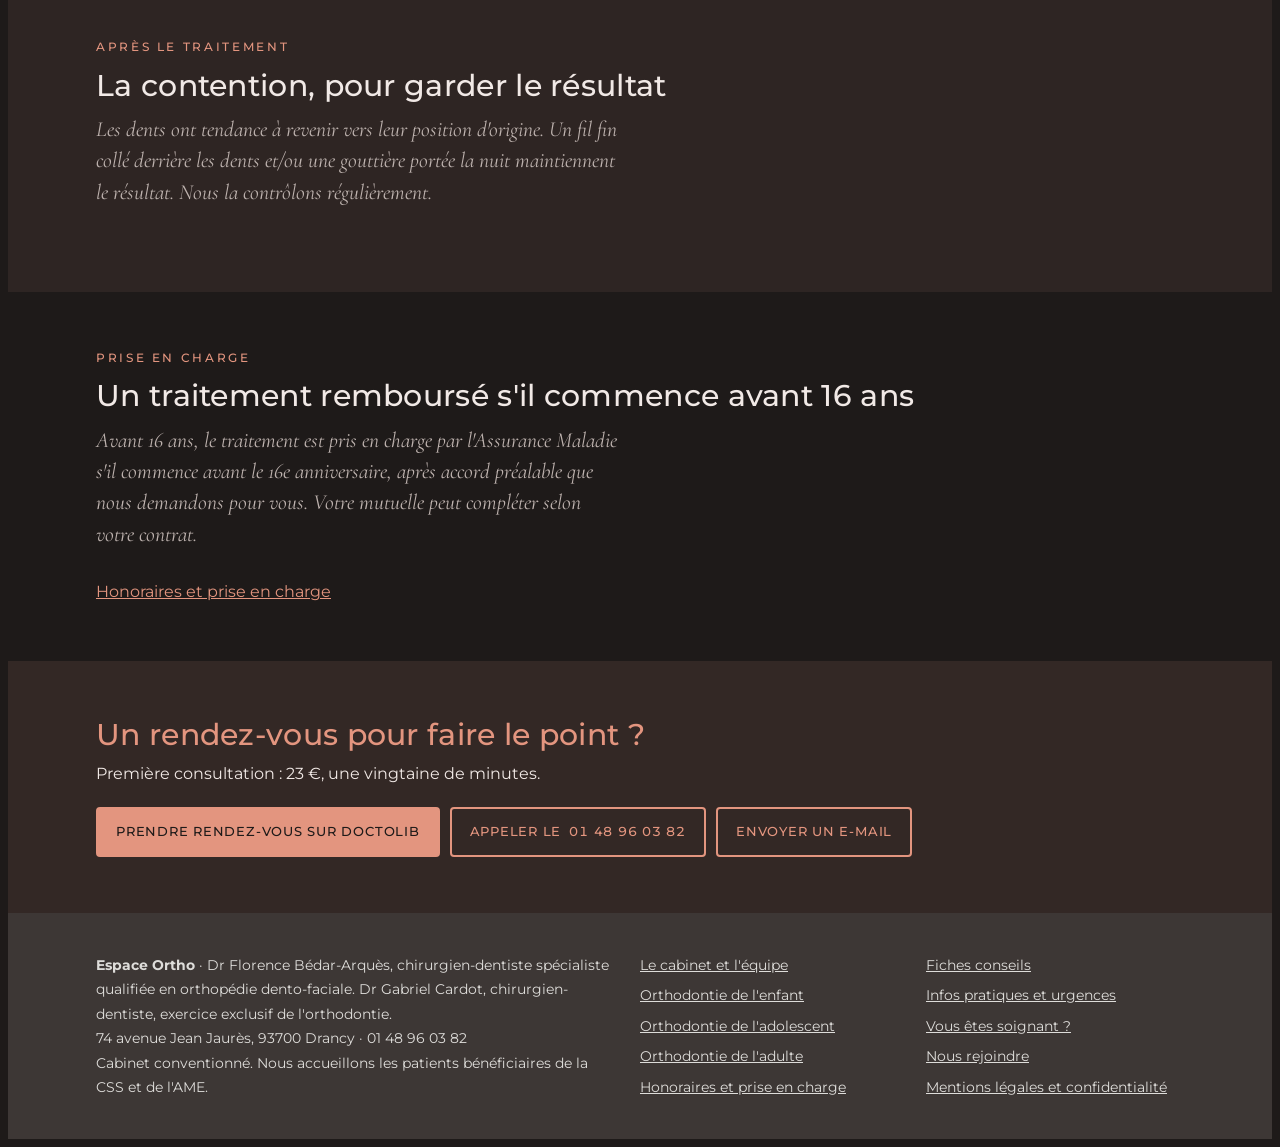
==== commit dd08865a: "Fiches conseils dans Votre traitement : disjoncteur, plaque à vérin, masque facial Co-Authored-By: C" ====
--- a/adolescents.html
+++ b/adolescents.html
@@ -8,20 +8,20 @@
 <meta name="claude:viewport-fit-sides" content="cover">
 <meta name="description" content="Orthodontie de l'adolescent à Drancy : bagues, gouttières transparentes, élastiques, contention.">
 <link rel="preconnect" href="https://fonts.googleapis.com"><link rel="preconnect" href="https://fonts.gstatic.com" crossorigin><link rel="stylesheet" href="https://fonts.googleapis.com/css2?family=Montserrat:wght@300;400;500;600&family=Cormorant+Garamond:ital,wght@0,500;1,400;1,500&display=swap">
-<link rel="stylesheet" href="style.css?v=202611261752">
+<link rel="stylesheet" href="style.css?v=202611261757">
 </head>
 <body>
 <div class="proto">Maquette de travail : photos du cabinet à venir.</div>
 <header class="site">
   <div class="wrap">
     <a class="brand" href="index.html" aria-label="Espace Ortho, accueil"><span class="wordmark"><span class="wm1">Espace</span> <span class="wm2">Ortho</span></span><small>Orthodontie · Drancy</small></a>
-    <nav class="main" aria-label="Navigation principale"><a href="cabinet.html">Notre cabinet</a><details class="dd"><summary class="on">Nos patients</summary><div class="dd-menu"><a href="enfants.html">Enfants</a><a href="adolescents.html" aria-current="page">Adolescents</a><a href="adultes.html">Adultes</a></div></details><a href="votre-traitement.html">Votre traitement</a><a href="fiches-conseils.html">Fiches conseils</a><a href="infos-pratiques.html">Infos pratiques</a><a href="correspondants.html">Vous êtes soignant ?</a></nav>
+    <nav class="main" aria-label="Navigation principale"><a href="cabinet.html">Notre cabinet</a><details class="dd"><summary class="on">Nos patients</summary><div class="dd-menu"><a href="enfants.html">Enfants</a><a href="adolescents.html" aria-current="page">Adolescents</a><a href="adultes.html">Adultes</a></div></details><details class="dd"><summary>Votre traitement</summary><div class="dd-menu"><a href="votre-traitement.html">Étapes et honoraires</a><a href="votre-traitement.html#fiches">Fiches conseils</a></div></details><a href="infos-pratiques.html">Infos pratiques</a><a href="correspondants.html">Vous êtes soignant ?</a></nav>
     <div class="actions">
       <a class="btn primary sm" href="https://www.doctolib.fr/orthodontiste/drancy/florence-bedar-arques" target="_blank" rel="noopener">Rendez-vous</a>
       <a class="btn ghost sm" href="tel:+33148960382"><span class="num">01 48 96 03 82</span></a>
       <a class="btn ghost sm" href="mailto:espaceortho93@gmail.com">E-mail</a>
     </div>
-    <details class="burger"><summary aria-label="Menu">Menu</summary><nav aria-label="Menu mobile"><a href="cabinet.html">Notre cabinet</a><span class="mgroup">Nos patients</span><a href="enfants.html" class="msub">Enfants</a><a href="adolescents.html" aria-current="page" class="msub">Adolescents</a><a href="adultes.html" class="msub">Adultes</a><a href="votre-traitement.html">Votre traitement</a><a href="fiches-conseils.html">Fiches conseils</a><a href="infos-pratiques.html">Infos pratiques</a><a href="correspondants.html">Vous êtes soignant ?</a></nav></details>
+    <details class="burger"><summary aria-label="Menu">Menu</summary><nav aria-label="Menu mobile"><a href="cabinet.html">Notre cabinet</a><span class="mgroup">Nos patients</span><a href="enfants.html" class="msub">Enfants</a><a href="adolescents.html" aria-current="page" class="msub">Adolescents</a><a href="adultes.html" class="msub">Adultes</a><span class="mgroup">Votre traitement</span><a href="votre-traitement.html" class="msub">Étapes et honoraires</a><a class="msub" href="votre-traitement.html#fiches">Fiches conseils</a><a href="infos-pratiques.html">Infos pratiques</a><a href="correspondants.html">Vous êtes soignant ?</a></nav></details>
   </div>
 </header>
 <div class="mobilebar">
@@ -58,7 +58,7 @@
       <li><a href="votre-traitement.html">Honoraires et prise en charge</a></li>
     </ul>
     <ul>
-      <li><a href="fiches-conseils.html">Fiches conseils</a></li>
+      <li><a href="votre-traitement.html#fiches">Fiches conseils</a></li>
       <li><a href="infos-pratiques.html">Infos pratiques et urgences</a></li>
       <li><a href="correspondants.html">Vous êtes soignant ?</a></li>
       <li><a href="recrutement.html">Nous rejoindre</a></li>
@@ -66,6 +66,6 @@
     </ul>
   </div>
 </footer>
-<script src="site.js?v=202611261752"></script>
+<script src="site.js?v=202611261757"></script>
 </body>
 </html>
--- a/style.css
+++ b/style.css
@@ -277,3 +277,51 @@
 header.site nav.main{order:3;flex-basis:100%;justify-content:flex-start;padding-top:10px;border-top:1px solid var(--line)}
 @media (min-width:1181px){nav.main a{font-size:.95rem}nav.main{gap:26px}}
 @media (max-width:560px){header.site .actions{display:none}}
+/* Fiches conseils */
+.fiche-card{text-decoration:none;color:var(--ink);transition:border-color .2s,transform .2s}
+a.fiche-card:hover{border-color:var(--accent);transform:translateY(-2px)}
+.fiche-card .more{margin-top:auto;color:var(--accent);font-weight:600}
+.fiche-card.soon{opacity:.75}
+.fiche-card .todo{align-self:flex-start;margin-top:auto}
+.fiche-tools{display:flex;flex-wrap:wrap;gap:10px;margin-top:6px}
+.fiche{display:flex;flex-direction:column;gap:36px;max-width:960px}
+.fiche-sec{display:flex;flex-direction:column;gap:16px}
+.fiche h2{font-size:1.4rem}
+.steps-fig{display:grid;grid-template-columns:repeat(3,1fr);gap:16px}
+@media (max-width:720px){.steps-fig{grid-template-columns:1fr;max-width:340px}}
+.step-fig{margin:0;background:var(--surface);border:1px solid var(--line);border-radius:var(--radius);padding:16px;display:flex;flex-direction:column;gap:12px;color:var(--ink)}
+.step-fig svg{width:100%;height:auto;max-height:220px}
+.step-fig figcaption{display:flex;gap:10px;align-items:flex-start;font-size:.95rem;line-height:1.45}
+.step-fig figcaption span,.fiche-steps li::marker{color:var(--accent);font-weight:700}
+.step-fig figcaption span{flex:none;width:26px;height:26px;border-radius:50%;background:var(--warm);color:#fff;display:grid;place-items:center;font-size:.85rem}
+.fig-note{color:var(--muted);font-size:.9rem}
+.fiche-grid{display:grid;grid-template-columns:repeat(2,1fr);gap:16px}
+@media (max-width:720px){.fiche-grid{grid-template-columns:1fr}}
+.callout{background:var(--surface);border:1px solid var(--line);border-left:4px solid var(--accent);border-radius:var(--radius);padding:18px 20px;display:flex;flex-direction:column;gap:6px}
+.callout h3{font-size:1.05rem;color:var(--accent)}
+.callout.ok{border-left-color:#8fb39a}.callout.ok h3{color:#8fb39a}
+.callout.warn{border-left-color:var(--warm);background:var(--warm-soft)}
+.fiche-list{margin:0;padding:0;list-style:none;display:flex;flex-direction:column;gap:10px}
+.fiche-list li{position:relative;padding-left:26px}
+.fiche-list li::before{content:"";position:absolute;left:4px;top:.55em;width:8px;height:8px;border-radius:50%;background:var(--warm)}
+.fiche-list.no li::before{content:"✕";background:none;width:auto;height:auto;top:0;left:2px;color:var(--warm);font-weight:700}
+.fiche-steps{margin:0;padding-left:22px;display:flex;flex-direction:column;gap:8px}
+.motto{font-family:var(--serif);font-style:italic;font-size:1.4rem;color:var(--accent)}
+.mask-wrap{display:grid;grid-template-columns:minmax(0,360px) 1fr;gap:28px;align-items:center}
+@media (max-width:760px){.mask-wrap{grid-template-columns:1fr}}
+.mask-fig{width:100%;height:auto;color:var(--ink)}
+.fiche-contact{color:var(--muted);border-top:1px solid var(--line);padding-top:18px}
+@media print{
+  :root{--bg:#fff;--surface:#fff;--tint:#fff;--ink:#222;--muted:#555;--line:#ddd;--accent:#a5503c;--warm:#c66a53;--warm-soft:#faefea;color-scheme:light}
+  body{background:#fff}
+  .proto,header.site,.mobilebar,footer,.cta,.fiche-tools,.crumb,.phero::after{display:none!important}
+  .phero{padding:0 0 12px;background:none}
+  section.band{padding-block:8px}
+  .step-fig,.callout{break-inside:avoid}
+}
+.fiche-link{display:inline-block;margin-top:8px;font-weight:600;font-size:.9rem}
+.fiche .video{max-width:420px}
+section[id],[id="fiches"]{scroll-margin-top:150px}
+.print-brand{display:none}
+@media print{.print-brand{display:block;font-family:var(--display);letter-spacing:.12em;text-transform:uppercase;font-size:.8rem;color:#a5503c;border-bottom:1px solid #ddd;padding-bottom:8px;margin-bottom:8px}}
+@media (max-width:560px){.phero::after{display:none}}
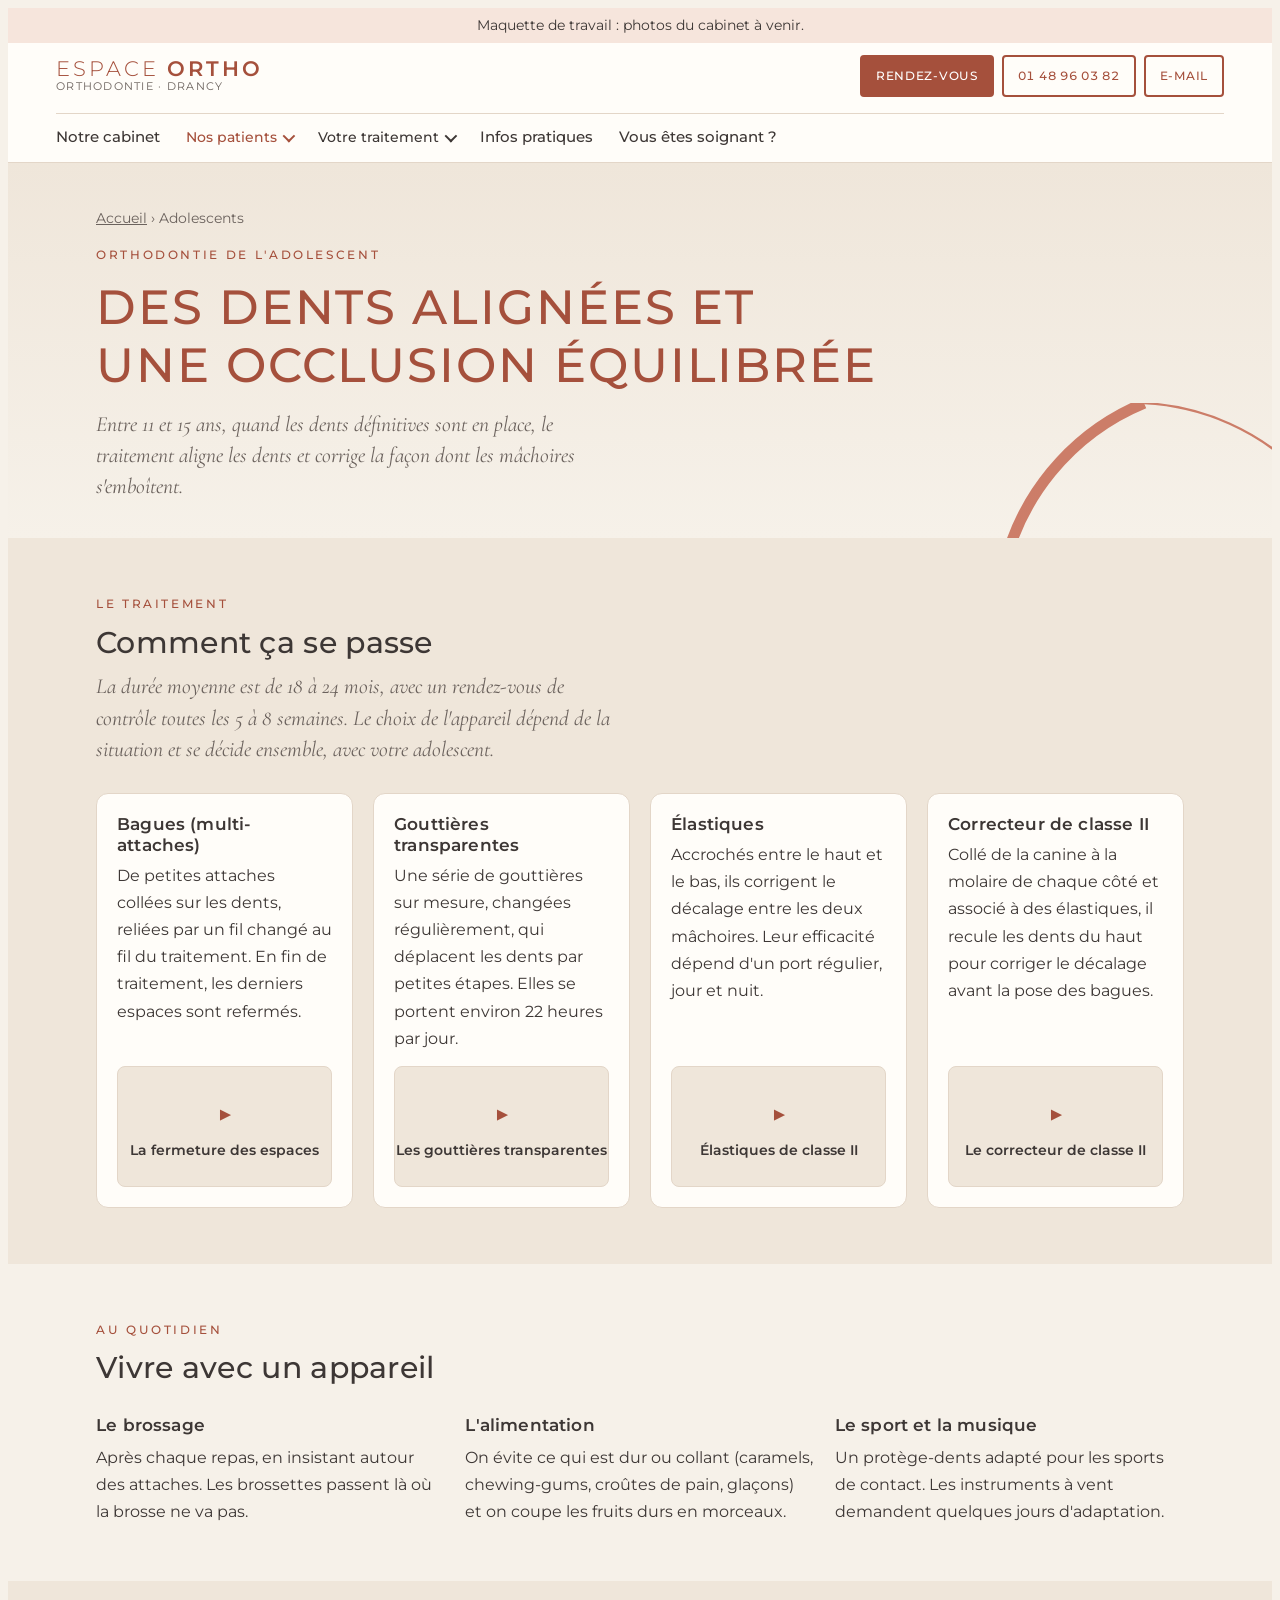
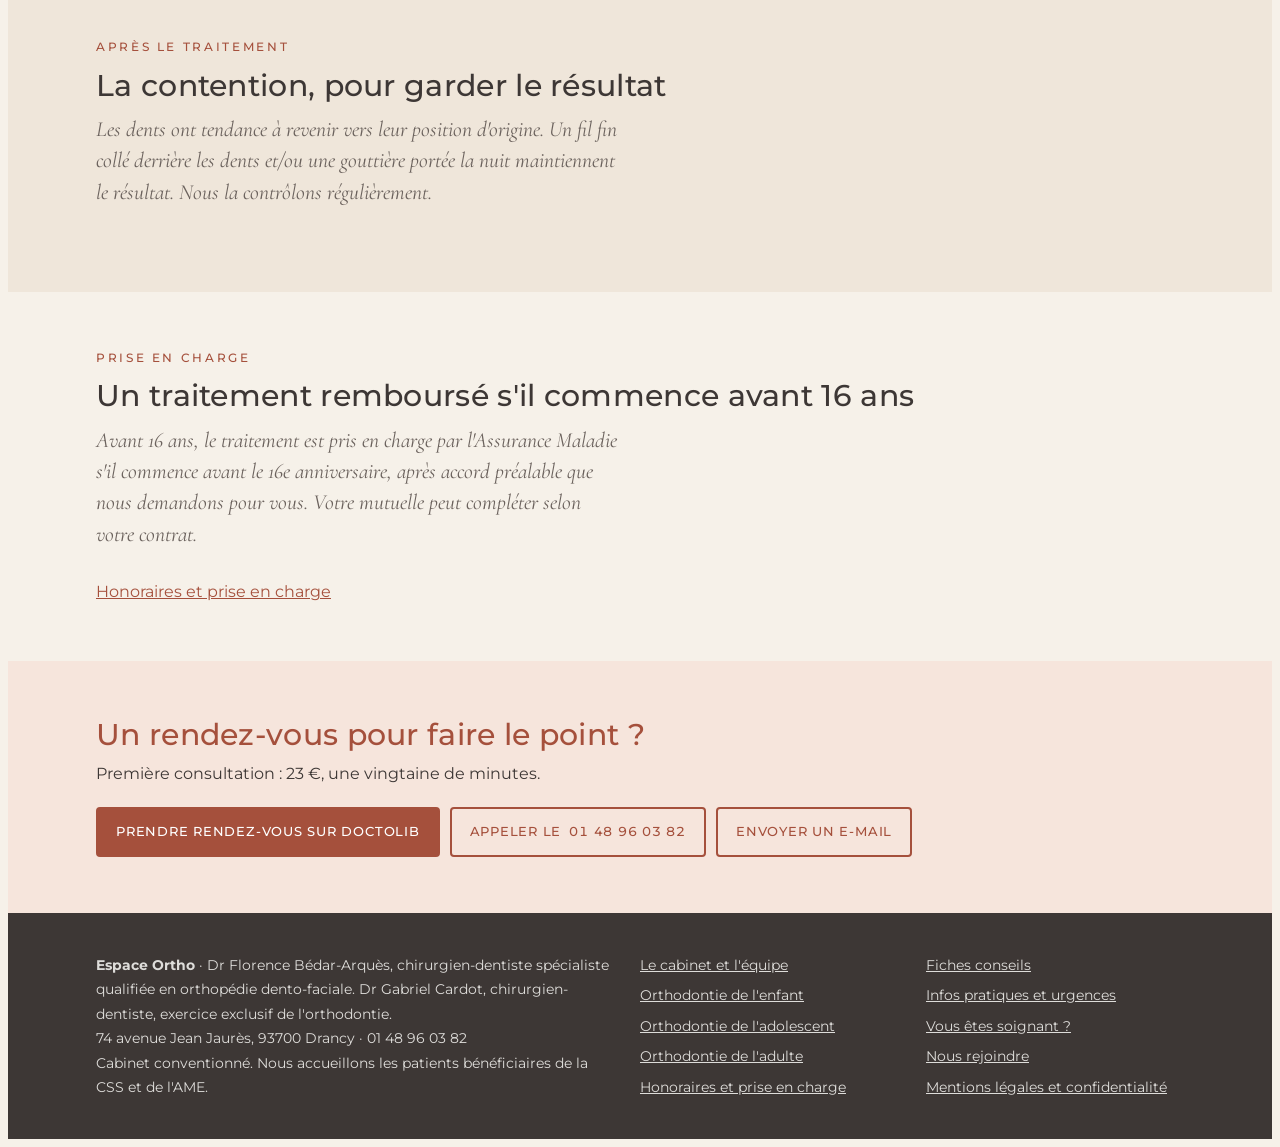
==== commit 7eb650b9: "Fond clair beige imposé, logo en corail Co-Authored-By: Claude Opus 5.5 <noreply@anthropic.com> Clau" ====
--- a/adolescents.html
+++ b/adolescents.html
@@ -8,20 +8,20 @@
 <meta name="claude:viewport-fit-sides" content="cover">
 <meta name="description" content="Orthodontie de l'adolescent à Drancy : bagues, gouttières transparentes, élastiques, contention.">
 <link rel="preconnect" href="https://fonts.googleapis.com"><link rel="preconnect" href="https://fonts.gstatic.com" crossorigin><link rel="stylesheet" href="https://fonts.googleapis.com/css2?family=Montserrat:wght@300;400;500;600&family=Cormorant+Garamond:ital,wght@0,500;1,400;1,500&display=swap">
-<link rel="stylesheet" href="style.css?v=202611261757">
+<link rel="stylesheet" href="style.css?v=202611261814">
 </head>
 <body>
 <div class="proto">Maquette de travail : photos du cabinet à venir.</div>
 <header class="site">
   <div class="wrap">
     <a class="brand" href="index.html" aria-label="Espace Ortho, accueil"><span class="wordmark"><span class="wm1">Espace</span> <span class="wm2">Ortho</span></span><small>Orthodontie · Drancy</small></a>
-    <nav class="main" aria-label="Navigation principale"><a href="cabinet.html">Notre cabinet</a><details class="dd"><summary class="on">Nos patients</summary><div class="dd-menu"><a href="enfants.html">Enfants</a><a href="adolescents.html" aria-current="page">Adolescents</a><a href="adultes.html">Adultes</a></div></details><details class="dd"><summary>Votre traitement</summary><div class="dd-menu"><a href="votre-traitement.html">Étapes et honoraires</a><a href="votre-traitement.html#fiches">Fiches conseils</a></div></details><a href="infos-pratiques.html">Infos pratiques</a><a href="correspondants.html">Vous êtes soignant ?</a></nav>
+    <nav class="main" aria-label="Navigation principale"><a href="cabinet.html">Notre cabinet</a><details class="dd"><summary class="on">Nos patients</summary><div class="dd-menu"><a href="enfants.html">Enfants</a><a href="adolescents.html" aria-current="page">Adolescents</a><a href="adultes.html">Adultes</a></div></details><details class="dd"><summary>Votre traitement</summary><div class="dd-menu"><a href="votre-traitement.html">Étapes et honoraires</a><a href="fiches.html">Fiches conseils</a></div></details><a href="infos-pratiques.html">Infos pratiques</a><a href="correspondants.html">Vous êtes soignant ?</a></nav>
     <div class="actions">
       <a class="btn primary sm" href="https://www.doctolib.fr/orthodontiste/drancy/florence-bedar-arques" target="_blank" rel="noopener">Rendez-vous</a>
       <a class="btn ghost sm" href="tel:+33148960382"><span class="num">01 48 96 03 82</span></a>
       <a class="btn ghost sm" href="mailto:espaceortho93@gmail.com">E-mail</a>
     </div>
-    <details class="burger"><summary aria-label="Menu">Menu</summary><nav aria-label="Menu mobile"><a href="cabinet.html">Notre cabinet</a><span class="mgroup">Nos patients</span><a href="enfants.html" class="msub">Enfants</a><a href="adolescents.html" aria-current="page" class="msub">Adolescents</a><a href="adultes.html" class="msub">Adultes</a><span class="mgroup">Votre traitement</span><a href="votre-traitement.html" class="msub">Étapes et honoraires</a><a class="msub" href="votre-traitement.html#fiches">Fiches conseils</a><a href="infos-pratiques.html">Infos pratiques</a><a href="correspondants.html">Vous êtes soignant ?</a></nav></details>
+    <details class="burger"><summary aria-label="Menu">Menu</summary><nav aria-label="Menu mobile"><a href="cabinet.html">Notre cabinet</a><span class="mgroup">Nos patients</span><a href="enfants.html" class="msub">Enfants</a><a href="adolescents.html" aria-current="page" class="msub">Adolescents</a><a href="adultes.html" class="msub">Adultes</a><span class="mgroup">Votre traitement</span><a href="votre-traitement.html" class="msub">Étapes et honoraires</a><a href="fiches.html" class="msub">Fiches conseils</a><a href="infos-pratiques.html">Infos pratiques</a><a href="correspondants.html">Vous êtes soignant ?</a></nav></details>
   </div>
 </header>
 <div class="mobilebar">
@@ -58,7 +58,7 @@
       <li><a href="votre-traitement.html">Honoraires et prise en charge</a></li>
     </ul>
     <ul>
-      <li><a href="votre-traitement.html#fiches">Fiches conseils</a></li>
+      <li><a href="fiches.html">Fiches conseils</a></li>
       <li><a href="infos-pratiques.html">Infos pratiques et urgences</a></li>
       <li><a href="correspondants.html">Vous êtes soignant ?</a></li>
       <li><a href="recrutement.html">Nous rejoindre</a></li>
@@ -66,6 +66,6 @@
     </ul>
   </div>
 </footer>
-<script src="site.js?v=202611261757"></script>
+<script src="site.js?v=202611261814"></script>
 </body>
 </html>
--- a/style.css
+++ b/style.css
@@ -17,18 +17,11 @@
   --serif:"Cormorant Garamond", Georgia, "Times New Roman", serif;
   --radius:12px;
 }
-/* Mode sombre imposé pour tous les visiteurs */
-@media all{
-  :root{
-    --bg:#1e1a19; --surface:#272221; --tint:#2e2523; --ink:#f1e9e6; --muted:#bdb2ae;
-    --line:#3e3431; --accent:#e3957f; --accent-ink:#1e1a19; --warm:#d27a63; --warm-soft:#332825; --coral:#c66a53;
-    color-scheme:dark;
-  }
-}
-:root[data-theme="dark"]{
-  --bg:#1e1a19; --surface:#272221; --tint:#2e2523; --ink:#f1e9e6; --muted:#bdb2ae;
-  --line:#3e3431; --accent:#e3957f; --accent-ink:#1e1a19; --warm:#d27a63; --warm-soft:#332825; --coral:#c66a53;
-  color-scheme:dark;
+/* Fond clair imposé pour tous les visiteurs : blanc cassé tirant vers le beige */
+:root,:root[data-theme]{
+  --bg:#f6f1e9; --surface:#fffdf9; --tint:#efe6da; --ink:#3d3735; --muted:#6b625d;
+  --line:#e3d6c8; --accent:#a5503c; --accent-ink:#ffffff; --warm:#c66a53; --warm-soft:#f6e5dc; --coral:#c66a53;
+  color-scheme:light;
 }
 *{box-sizing:border-box}
 body{background:var(--bg);color:var(--ink);font-family:var(--body);font-size:16px;line-height:1.7}
@@ -246,7 +239,7 @@
 .hero .wrap{grid-template-columns:1.15fr .85fr;gap:72px}
 .hero-text{max-width:560px}
 .hero-logo{position:relative;justify-self:end;width:100%;max-width:420px}
-.hero-logo{aspect-ratio:1989/1600;background:var(--accent);-webkit-mask:url(logo-blanc-640.png) center/contain no-repeat;mask:url(logo-blanc-640.png) center/contain no-repeat}
+.hero-logo{aspect-ratio:1989/1600;background:var(--coral);-webkit-mask:url(logo-blanc-640.png) center/contain no-repeat;mask:url(logo-blanc-640.png) center/contain no-repeat}
 @media (max-width:800px){
  .hero{padding-bottom:48px}
  .hero .wrap{grid-template-columns:1fr;gap:56px}
@@ -299,7 +292,7 @@
 @media (max-width:720px){.fiche-grid{grid-template-columns:1fr}}
 .callout{background:var(--surface);border:1px solid var(--line);border-left:4px solid var(--accent);border-radius:var(--radius);padding:18px 20px;display:flex;flex-direction:column;gap:6px}
 .callout h3{font-size:1.05rem;color:var(--accent)}
-.callout.ok{border-left-color:#8fb39a}.callout.ok h3{color:#8fb39a}
+.callout.ok{border-left-color:#6f9a7c}.callout.ok h3{color:#557a61}
 .callout.warn{border-left-color:var(--warm);background:var(--warm-soft)}
 .fiche-list{margin:0;padding:0;list-style:none;display:flex;flex-direction:column;gap:10px}
 .fiche-list li{position:relative;padding-left:26px}
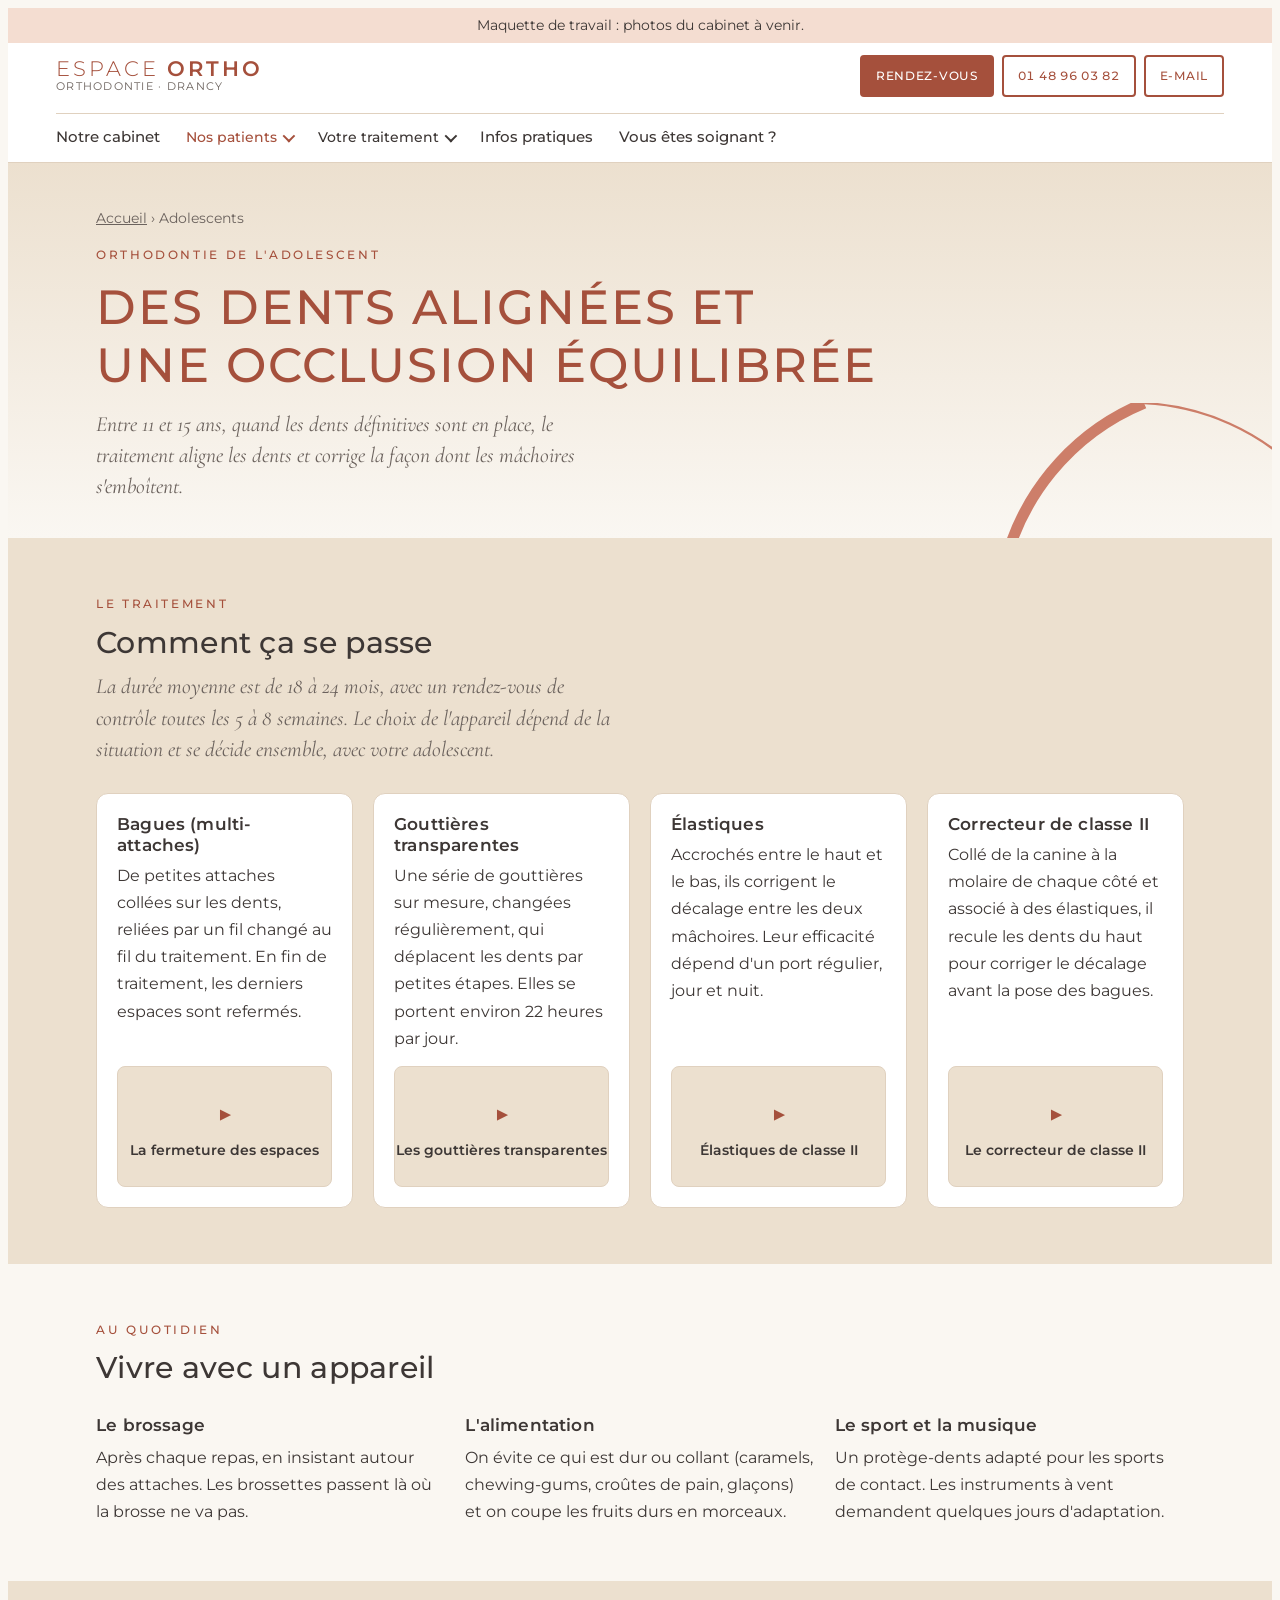
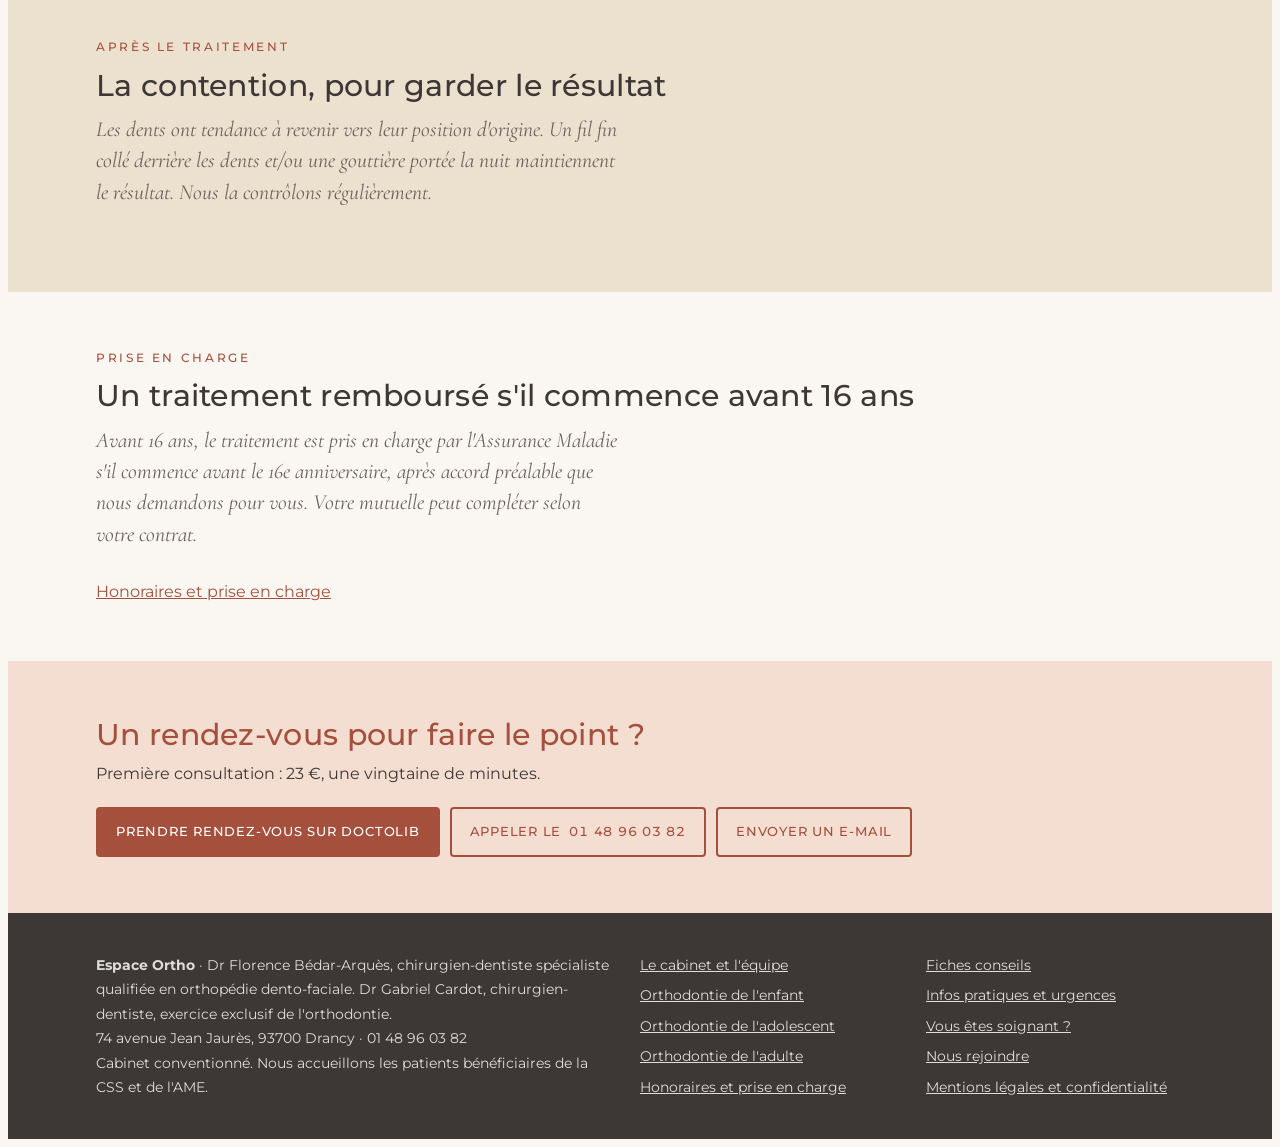
==== commit a5cf6638: "Plus de contraste entre fonds clairs et sections sablées Co-Authored-By: Claude Opus 5.5 <noreply@an" ====
--- a/adolescents.html
+++ b/adolescents.html
@@ -8,7 +8,7 @@
 <meta name="claude:viewport-fit-sides" content="cover">
 <meta name="description" content="Orthodontie de l'adolescent à Drancy : bagues, gouttières transparentes, élastiques, contention.">
 <link rel="preconnect" href="https://fonts.googleapis.com"><link rel="preconnect" href="https://fonts.gstatic.com" crossorigin><link rel="stylesheet" href="https://fonts.googleapis.com/css2?family=Montserrat:wght@300;400;500;600&family=Cormorant+Garamond:ital,wght@0,500;1,400;1,500&display=swap">
-<link rel="stylesheet" href="style.css?v=202611261814">
+<link rel="stylesheet" href="style.css?v=202611261817">
 </head>
 <body>
 <div class="proto">Maquette de travail : photos du cabinet à venir.</div>
@@ -66,6 +66,6 @@
     </ul>
   </div>
 </footer>
-<script src="site.js?v=202611261814"></script>
+<script src="site.js?v=202611261817"></script>
 </body>
 </html>
--- a/style.css
+++ b/style.css
@@ -19,8 +19,8 @@
 }
 /* Fond clair imposé pour tous les visiteurs : blanc cassé tirant vers le beige */
 :root,:root[data-theme]{
-  --bg:#f6f1e9; --surface:#fffdf9; --tint:#efe6da; --ink:#3d3735; --muted:#6b625d;
-  --line:#e3d6c8; --accent:#a5503c; --accent-ink:#ffffff; --warm:#c66a53; --warm-soft:#f6e5dc; --coral:#c66a53;
+  --bg:#faf7f2; --surface:#ffffff; --tint:#ece0cf; --ink:#3d3735; --muted:#6b625d;
+  --line:#e0d1bf; --accent:#a5503c; --accent-ink:#ffffff; --warm:#c66a53; --warm-soft:#f4ddd1; --coral:#c66a53;
   color-scheme:light;
 }
 *{box-sizing:border-box}
